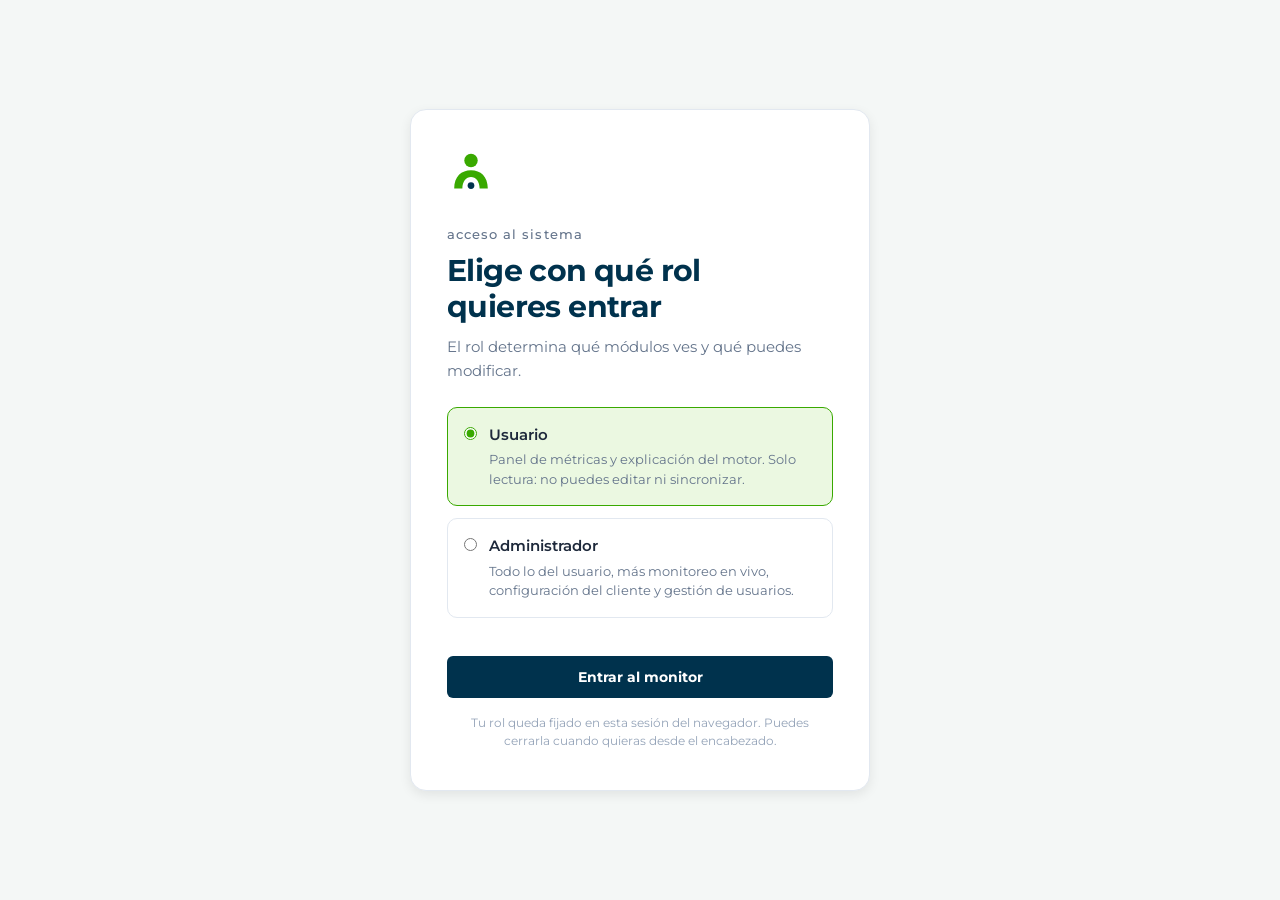
==== src/web/index.html @ cd702ae1 "refactor: retirar la marca institucional del SENA de la interfaz El proyecto no pertenece al SENA: s" ====
<!DOCTYPE html>
<html lang="es">

<head>
    <meta charset="UTF-8">
    <meta name="viewport" content="width=device-width, initial-scale=1.0">
    <title>SECOP Monitor</title>
    <link rel="preconnect" href="https://fonts.googleapis.com">
    <link rel="preconnect" href="https://fonts.gstatic.com" crossorigin>
    <link
        href="https://fonts.googleapis.com/css2?family=Montserrat:wght@300;400;500;600;700;800&family=JetBrains+Mono:wght@400;500;600&display=swap"
        rel="stylesheet">
    <link rel="stylesheet" href="styles.css">
</head>

<body>
    <!-- Pantalla de acceso: fija el rol de la sesion -->
    <div class="login-screen" id="login-screen" hidden>
        <div class="login-card">
            <div class="login-brand">
                <svg width="48" height="48" viewBox="0 0 100 100" fill="none" xmlns="http://www.w3.org/2000/svg">
                    <circle cx="50" cy="22" r="14" fill="#39A900" />
                    <path
                        d="M50 42 C30 42, 15 55, 15 80 L32 80 C32 65, 40 56, 50 56 C60 56, 68 65, 68 80 L85 80 C85 55, 70 42, 50 42 Z"
                        fill="#39A900" />
                    <circle cx="50" cy="74" r="7" fill="#00324D" />
                </svg>
            </div>
            <span class="login-eyebrow">acceso al sistema</span>
            <h1 class="login-title">Elige con qué rol<br>quieres entrar</h1>
            <p class="login-sub">El rol determina qué módulos ves y qué puedes modificar.</p>

            <div class="role-options" id="role-options">
                <label class="role-option">
                    <input type="radio" name="rol-acceso" value="usuario" checked>
                    <span class="role-body">
                        <span class="role-name">Usuario</span>
                        <span class="role-desc">Panel de métricas y explicación del motor. Solo lectura: no puedes
                            editar ni sincronizar.</span>
                    </span>
                </label>
                <label class="role-option">
                    <input type="radio" name="rol-acceso" value="admin">
                    <span class="role-body">
                        <span class="role-name">Administrador</span>
                        <span class="role-desc">Todo lo del usuario, más monitoreo en vivo, configuración del cliente y
                            gestión de usuarios.</span>
                    </span>
                </label>
            </div>

            <button class="btn-sena-primary block-btn" id="btn-login">Entrar al monitor</button>
            <p class="login-error" id="login-error" hidden></p>
            <p class="login-note">Tu rol queda fijado en esta sesión del navegador. Puedes cerrarla cuando quieras
                desde el encabezado.</p>
        </div>
    </div>

    <div class="app-shell" id="app-shell" hidden>

    <!-- Encabezado -->
    <header class="sena-header">
        <div class="header-container">
            <div class="brand-group">
                <div class="sena-logo-badge">
                    <svg width="40" height="40" viewBox="0 0 100 100" fill="none" xmlns="http://www.w3.org/2000/svg">
                        <circle cx="50" cy="22" r="14" fill="#39A900" />
                        <path
                            d="M50 42 C30 42, 15 55, 15 80 L32 80 C32 65, 40 56, 50 56 C60 56, 68 65, 68 80 L85 80 C85 55, 70 42, 50 42 Z"
                            fill="#39A900" />
                        <circle cx="50" cy="74" r="7" fill="#00324D" />
                    </svg>
                </div>
                <div class="brand-text">
                    <h1 class="app-title">SECOP II Monitor</h1>
                </div>
            </div>
            <div class="system-status-pills">
                <div class="status-pill active" id="secop-status">
                    <span class="status-dot"></span>
                    <span class="status-label">SECOP II API: Conectado</span>
                </div>
                <div class="status-pill active" id="db-status">
                    <span class="status-dot"></span>
                    <span class="status-label">Neon DB: Operativo</span>
                </div>
                <div class="status-pill cron" id="cron-status">
                    <span class="status-icon">⏱️</span>
                    <span class="status-label">Cron: 4x/Día</span>
                </div>
            </div>
            <div class="user-controls" id="user-controls">
                <div class="notificaciones-wrap">
                    <button class="btn-campana" id="btn-campana" type="button"
                            aria-haspopup="true" aria-expanded="false" aria-label="Notificaciones">
                        <span class="campana-icono">🔔</span>
                        <span class="campana-badge" id="campana-badge" hidden>0</span>
                    </button>
                    <div class="panel-notificaciones" id="panel-notificaciones" hidden>
                        <div class="panel-cabecera">
                            <span class="panel-titulo">Notificaciones</span>
                            <button class="panel-accion" id="btn-marcar-todas" type="button">Marcar todas</button>
                        </div>
                        <div class="panel-lista" id="panel-lista"></div>
                        <div class="panel-pie">
                            <span class="panel-nota" id="panel-nota"></span>
                        </div>
                    </div>
                </div>
                <div class="user-identity">
                    <span class="user-name" id="session-user-name"></span>
                    <span class="user-role-chip" id="session-user-role"></span>
                </div>
                <button class="btn-logout" id="btn-logout" type="button">Cerrar sesión</button>
            </div>
        </div>
    </header>

    <!-- Navigation Tabs -->
    <!-- Navegacion: la renderiza app.js segun los permisos del rol.
         No se oculta con CSS; lo no autorizado no llega al DOM. -->
    <nav class="nav-tabs-bar">
        <div class="tabs-container" id="tabs-container"></div>
    </nav>

    <!-- Main Content Container -->
    <main class="app-main">

        <!-- Acceso denegado: se muestra si se intenta abrir un modulo sin permiso -->
        <section id="tab-denegado" class="tab-content">
            <div class="estado-vacio estado-denegado">
                <div class="estado-icono">🔒</div>
                <span class="estado-eyebrow">acceso restringido</span>
                <h2 class="estado-titulo">Tu rol no alcanza<br>para este módulo</h2>
                <p class="estado-texto" id="denegado-detalle">Estás en una sesión con permisos limitados.
                    Pide a un administrador que amplíe tu rol si necesitas entrar aquí.</p>
                <button class="btn-sena-action" id="btn-volver-inicio" type="button">Volver al inicio</button>
            </div>
        </section>

        <!-- TAB 1: DASHBOARD -->
        <section id="tab-dashboard" class="tab-content active">
            <div class="section-banner">
                <div class="banner-text">
                    <h2>Resumen General del Monitoreo</h2>
                    <p>Estado en tiempo real de la captura de oportunidades de contratación pública en la región Caribe.
                    </p>
                </div>
                <button class="btn-sena-action" id="btn-run-manual-sync">
                    <span>🔄</span> Ejecutar Sincronización Manual
                </button>
            </div>

            <!-- KPI Cards Grid -->
            <div class="kpi-grid">
                <div class="kpi-card sena-accent">
                    <div class="kpi-icon">🔎</div>
                    <div class="kpi-info">
                        <span class="kpi-title">Procesos Analizados Hoy</span>
                        <span class="kpi-value" id="kpi-analyzed">1,420</span>
                        <span class="kpi-subtext">Consultados en datos.gov.co</span>
                    </div>
                </div>

                <div class="kpi-card sena-green">
                    <div class="kpi-icon">🎯</div>
                    <div class="kpi-info">
                        <span class="kpi-title">Coincidencias Coincidentes</span>
                        <span class="kpi-value" id="kpi-matched">18</span>
                        <span class="kpi-subtext">Cumplen criterios de filtro</span>
                    </div>
                </div>

                <div class="kpi-card sena-blue">
                    <div class="kpi-icon">📩</div>
                    <div class="kpi-info">
                        <span class="kpi-title">Notificaciones Enviadas</span>
                        <span class="kpi-value" id="kpi-notified">18</span>
                        <span class="kpi-subtext">Vía Brevo API (Stealth Off)</span>
                    </div>
                </div>

                <div class="kpi-card sena-purple">
                    <div class="kpi-icon">🏅</div>
                    <div class="kpi-info">
                        <span class="kpi-title">Con Ventaja Competitiva</span>
                        <span class="kpi-value" id="kpi-advantages">6</span>
                        <span class="kpi-subtext">Mujer Líder / PYME / Equidad</span>
                    </div>
                </div>
            </div>

            <!-- Dashboard Split Row -->
            <div class="dash-split-row">
                <!-- Current Client Overview Card -->
                <div class="glass-card flex-1">
                    <div class="card-header-sena">
                        <h3>🏢 Perfil de Monitoreo Activo</h3>
                        <span class="badge-sena-outline">client_config.json</span>
                    </div>
                    <div class="client-profile-details" id="dashboard-client-info">
                        <div class="detail-row">
                            <span class="detail-label">Cliente:</span>
                            <span class="detail-val highlight" id="dash-client-name">Cliente Textil Caribe</span>
                        </div>
                        <div class="detail-row">
                            <span class="detail-label">Correo Destino:</span>
                            <span class="detail-val" id="dash-client-email">cliente@email.com</span>
                        </div>
                        <div class="detail-row">
                            <span class="detail-label">Departamentos (7):</span>
                            <div class="tags-container" id="dash-client-depts">
                                <span class="tag-dept">Atlántico</span>
                                <span class="tag-dept">Bolívar</span>
                                <span class="tag-dept">Magdalena</span>
                                <span class="tag-dept">Córdoba</span>
                                <span class="tag-dept">Sucre</span>
                                <span class="tag-dept">La Guajira</span>
                                <span class="tag-dept">Cesar</span>
                            </div>
                        </div>
                        <div class="detail-row">
                            <span class="detail-label">Palabras Clave:</span>
                            <div class="tags-container" id="dash-client-keywords">
                                <span class="tag-kw">uniforme</span>
                                <span class="tag-kw">ropa deportiva</span>
                                <span class="tag-kw">vestuario</span>
                                <span class="tag-kw">calzado</span>
                                <span class="tag-kw">dotacion</span>
                                <span class="tag-kw">textil</span>
                            </div>
                        </div>
                    </div>
                </div>

                <!-- Recent Activity Timeline -->
                <div class="glass-card flex-1">
                    <div class="card-header-sena">
                        <h3>📜 Registro de Ejecuciones del Job</h3>
                        <span class="badge-live">Live Logs</span>
                    </div>
                    <div class="job-runs-list" id="job-runs-timeline">
                        <div class="timeline-item success">
                            <div class="time-mark">Hoy 20:00 COT</div>
                            <div class="timeline-content">
                                <strong>Job #104 Completado Exitosamente</strong>
                                <p>Procesos escaneados: 350 | Coincidencias: 4 | Emails: 4</p>
                            </div>
                        </div>
                        <div class="timeline-item success">
                            <div class="time-mark">Hoy 13:30 COT</div>
                            <div class="timeline-content">
                                <strong>Job #103 Completado Exitosamente</strong>
                                <p>Procesos escaneados: 410 | Coincidencias: 5 | Emails: 5</p>
                            </div>
                        </div>
                        <div class="timeline-item success">
                            <div class="time-mark">Hoy 10:00 COT</div>
                            <div class="timeline-content">
                                <strong>Job #102 Completado Exitosamente</strong>
                                <p>Procesos escaneados: 380 | Coincidencias: 6 | Emails: 6</p>
                            </div>
                        </div>
                    </div>
                </div>
            </div>
        </section>

        <!-- TAB 2: ARQUITECTURA & CÓMO FUNCIONA POR DENTRO -->
        <section id="tab-architecture" class="tab-content">
            <div class="section-banner">
                <div class="banner-text">
                    <h2>¿Cómo Funciona por Dentro SECOP Monitor?</h2>
                    <p>Explicación detallada de la arquitectura de software, el flujo de procesamiento de datos y la
                        inteligencia de negocio.</p>
                </div>
            </div>

            <!-- Pipeline Visual Diagram -->
            <div class="pipeline-wrapper">
                <h3 class="pipeline-title">⚡ Pipeline de Monitoreo en 5 Fases</h3>
                <div class="pipeline-steps">

                    <div class="pipeline-step-card">
                        <div class="step-num">01</div>
                        <div class="step-icon">🌐</div>
                        <h4>Extracción Socrata API</h4>
                        <p>Consulta a <code>datos.gov.co</code> mediante SODA API (endpoint <code>p6dx-8zbt.json</code>)
                            usando consultas SoQL con filtros de estado y departamentos.</p>
                        <div class="step-code">secop.py</div>
                    </div>

                    <div class="pipeline-connector">➡️</div>

                    <div class="pipeline-step-card">
                        <div class="step-num">02</div>
                        <div class="step-icon">🔤</div>
                        <h4>Normalización NFD</h4>
                        <p>Elimina acentos, convierte tildes (<code>Unicode NFD</code>), fuerza minúsculas y remueve
                            caracteres especiales para garantizar comparaciones precisas.</p>
                        <div class="step-code">engine.py</div>
                    </div>

                    <div class="pipeline-connector">➡️</div>

                    <div class="pipeline-step-card">
                        <div class="step-num">03</div>
                        <div class="step-icon">⚙️</div>
                        <h4>Motor de Filtros</h4>
                        <p>Evalúa coincidencias por departamento, modalidad ("Mínima Cuantía"), palabras clave de objeto
                            y códigos UNSPSC. Detecta badges de preferencia.</p>
                        <div class="step-code">FilterEngine</div>
                    </div>

                    <div class="pipeline-connector">➡️</div>

                    <div class="pipeline-step-card">
                        <div class="step-num">04</div>
                        <div class="step-icon">🔐</div>
                        <h4>Deduplicación SHA-256</h4>
                        <p>Calcula un hash único (SHA-256) sobre el objeto y estado. Evita enviar notificaciones
                            repetidas al cliente mediante la tabla <code>processes</code> en Neon DB.</p>
                        <div class="step-code">compute_hash()</div>
                    </div>

                    <div class="pipeline-connector">➡️</div>

                    <div class="pipeline-step-card">
                        <div class="step-num">05</div>
                        <div class="step-icon">📧</div>
                        <h4>Notificación Brevo</h4>
                        <p>Construye el correo transaccional en HTML interactivo con badges de color y llamado a la
                            acción. Registra el estado del envío en <code>notifications</code>.</p>
                        <div class="step-code">EmailNotification</div>
                    </div>

                </div>
            </div>

            <!-- Deep Dive Technical Specs Grid -->
            <div class="tech-specs-grid">
                <div class="glass-card">
                    <h3>🔍 Lógica Estricta de Filtrado</h3>
                    <p class="specs-desc">Un proceso SECOP II activa una alerta únicamente si cumple las siguientes 3
                        condiciones:</p>
                    <ul class="specs-list">
                        <li><strong>1. Ubicación:</strong> El departamento de la entidad licitante debe pertenecer a la
                            lista del cliente (ej. Atlántico, Bolívar, Magdalena).</li>
                        <li><strong>2. Modalidad:</strong> Debe corresponder a la modalidad requerida (por defecto
                            <code>Mínima cuantía</code>).</li>
                        <li><strong>3. Coincidencia de Negocio:</strong> Al menos una palabra clave de producto/servicio
                            (ej: <code>"dotacion"</code>, <code>"uniforme"</code>) O el código UNSPSC coincide
                            exactamente.</li>
                    </ul>
                </div>

                <div class="glass-card">
                    <h3>🏆 Detección de Ventajas Competitivas</h3>
                    <p class="specs-desc">El motor analiza el texto del objeto y la descripción para catalogar
                        automáticamente los criterios de desempate y ley de compras públicas:</p>
                    <div class="badge-demo-list">
                        <div class="badge-item badge-female">
                            <strong>Preferencia: Mujer Líder</strong>
                            <p>Detecta empresas lideradas por mujeres o puntaje adicional por género.</p>
                        </div>
                        <div class="badge-item badge-pyme">
                            <strong>PYME Favorable</strong>
                            <p>Identifica convocatorias limitadas a Mipymes según Decreto 1860.</p>
                        </div>
                        <div class="badge-item badge-gender">
                            <strong>Equidad de Género</strong>
                            <p>Marca incentivos por políticas de equidad de género empresarial.</p>
                        </div>
                    </div>
                </div>
            </div>
        </section>

        <!-- TAB 3: MONITOREO EN VIVO (SECOP II) -->
        <section id="tab-secop-live" class="tab-content">
            <div class="section-banner">
                <div class="banner-text">
                    <h2>Explorador de Licitaciones en Vivo SECOP II</h2>
                    <p>Conexión en directo con los datos abiertos de datos.gov.co. Filtra, inspecciona y busca
                        contrataciones públicas.</p>
                </div>
                <div class="live-controls">
                    <button class="btn-sena-action" id="btn-refresh-live">
                        <span>🔄</span> Consultar API SECOP II
                    </button>
                </div>
            </div>

            <!-- Search & Filters Toolbar -->
            <div class="toolbar-card">
                <div class="search-box">
                    <span class="search-icon">🔍</span>
                    <input type="text" id="live-search-input"
                        placeholder="Buscar por entidad, objeto, ciudad o ID de proceso...">
                </div>
                <div class="filter-selectors">
                    <select id="filter-dept-select">
                        <option value="">Todos los Departamentos</option>
                        <option value="Atlantico">Atlántico</option>
                        <option value="Bolivar">Bolívar</option>
                        <option value="Magdalena">Magdalena</option>
                        <option value="Cordoba">Córdoba</option>
                        <option value="Sucre">Sucre</option>
                        <option value="La Guajira">La Guajira</option>
                        <option value="Cesar">Cesar</option>
                    </select>

                    <select id="filter-match-only">
                        <option value="all">Todos los Procesos</option>
                        <option value="matched_only" selected>Solo Coincidencias con Cliente</option>
                    </select>
                </div>
            </div>

            <!-- Process Feed Table -->
            <div class="table-container-card">
                <table class="sena-data-table" id="secop-table">
                    <thead>
                        <tr>
                            <th>ID Proceso</th>
                            <th>Entidad & Ubicación</th>
                            <th>Objeto de Contratación</th>
                            <th>Valor Base (COP)</th>
                            <th>Modalidad</th>
                            <th>Badges / Atributos</th>
                            <th>Acciones</th>
                        </tr>
                    </thead>
                    <tbody id="secop-table-body">
                        <!-- Filled by JS -->
                    </tbody>
                </table>
            </div>
        </section>

        <!-- TAB: GESTIÓN DE USUARIOS (solo admin) -->
        <section id="tab-users" class="tab-content">
            <div class="section-banner">
                <div class="banner-text">
                    <h2>Gestión y control de usuarios</h2>
                    <p>Administra quién entra al monitor, con qué rol y qué ha hecho dentro.</p>
                </div>
                <button class="btn-sena-action" id="btn-nuevo-usuario" type="button">
                    <span>＋</span> Crear usuario
                </button>
            </div>

            <!-- Métricas agregadas de uso -->
            <div class="kpi-grid kpi-grid-compacto" id="users-resumen">
                <div class="kpi-card sena-accent">
                    <div class="kpi-info">
                        <span class="kpi-title">Usuarios registrados</span>
                        <span class="kpi-value" id="um-total">—</span>
                        <span class="kpi-subtext" id="um-desglose">—</span>
                    </div>
                </div>
                <div class="kpi-card sena-green">
                    <div class="kpi-info">
                        <span class="kpi-title">Cuentas activas</span>
                        <span class="kpi-value" id="um-activos">—</span>
                        <span class="kpi-subtext">Pueden iniciar sesión</span>
                    </div>
                </div>
                <div class="kpi-card sena-blue">
                    <div class="kpi-info">
                        <span class="kpi-title">Accesos acumulados</span>
                        <span class="kpi-value" id="um-accesos">—</span>
                        <span class="kpi-subtext">Inicios de sesión registrados</span>
                    </div>
                </div>
                <div class="kpi-card sena-purple">
                    <div class="kpi-info">
                        <span class="kpi-title">Acciones realizadas</span>
                        <span class="kpi-value" id="um-acciones">—</span>
                        <span class="kpi-subtext">Escrituras sobre el sistema</span>
                    </div>
                </div>
            </div>

            <div class="table-container-card">
                <table class="sena-data-table" id="users-table">
                    <thead>
                        <tr>
                            <th>Usuario</th>
                            <th>Correo</th>
                            <th>Rol</th>
                            <th>Estado</th>
                            <th>Último acceso</th>
                            <th>Uso</th>
                            <th>Acciones</th>
                        </tr>
                    </thead>
                    <tbody id="users-table-body"></tbody>
                </table>
            </div>
        </section>

        <!-- TAB 5: CONFIGURACIÓN DEL CLIENTE -->
        <section id="tab-config" class="tab-content">
            <div class="section-banner">
                <div class="banner-text">
                    <h2>Gestor de Configuración del Cliente</h2>
                    <p>Administra las reglas de filtrado de <code>client_config.json</code> directamente desde la
                        interfaz visual.</p>
                </div>
            </div>

            <div class="glass-card">
                <form id="config-editor-form" onsubmit="return false;">
                    <div class="form-row">
                        <div class="form-group flex-1">
                            <label>Nombre del Cliente / Empresa:</label>
                            <input type="text" id="cfg-name" value="Cliente Textil Caribe">
                        </div>
                        <div class="form-group flex-1">
                            <label>Correo Electrónico de Destino:</label>
                            <input type="email" id="cfg-email" value="cliente@email.com">
                        </div>
                    </div>

                    <div class="form-group">
                        <label>Departamentos Monitoreados (Separados por coma):</label>
                        <input type="text" id="cfg-departments"
                            value="Atlantico, Bolivar, Magdalena, Cordoba, Sucre, La Guajira, Cesar">
                    </div>

                    <div class="form-group">
                        <label>Palabras Clave de Productos / Servicios (Separadas por coma):</label>
                        <input type="text" id="cfg-keywords"
                            value="uniforme, ropa deportiva, vestuario, calzado, dotacion, textil">
                    </div>

                    <div class="form-group">
                        <label>Códigos UNSPSC de Interés (Separados por coma):</label>
                        <input type="text" id="cfg-unspsc" value="V1.53102700, V1.53102710">
                    </div>

                    <div class="form-group">
                        <label>Palabras Clave para Atributos Especiales / Certificaciones:</label>
                        <input type="text" id="cfg-certifications" value="mujer lider, equidad de genero, pyme">
                    </div>

                    <div class="form-actions">
                        <button class="btn-sena-primary" id="btn-save-config">
                            💾 Guardar Cambios en client_config.json
                        </button>
                    </div>
                </form>
            </div>
        </section>


    </main>

    <!-- Pie -->
    <footer class="sena-footer">
        <div class="footer-container">
            <p><strong>SECOP Monitor v2.0</strong> • Desarrollado para el seguimiento automatizado de la contratación
                pública en Colombia.</p>
        </div>
    </footer>
    </div><!-- /app-shell -->

    <!-- Process Detail Modal -->
    <div class="modal-overlay" id="process-modal">
        <div class="modal-card">
            <div class="modal-header">
                <h3 id="modal-title">Detalle del Proceso SECOP II</h3>
                <button class="close-modal" id="btn-close-modal">&times;</button>
            </div>
            <div class="modal-body" id="modal-content">
                <!-- Modal dynamic contents -->
            </div>
        </div>
    </div>

    <!-- Modal de crear / editar usuario -->
    <div class="modal-overlay" id="user-modal">
        <div class="modal-card">
            <div class="modal-header">
                <h3 id="user-modal-title">Crear usuario</h3>
                <button class="close-modal" id="btn-close-user-modal" type="button">&times;</button>
            </div>
            <div class="modal-body">
                <form id="user-form" onsubmit="return false;">
                    <input type="hidden" id="uf-id">
                    <div class="form-group">
                        <label for="uf-nombre">Nombre completo</label>
                        <input type="text" id="uf-nombre" required>
                    </div>
                    <div class="form-group">
                        <label for="uf-correo">Correo electrónico</label>
                        <input type="email" id="uf-correo" required>
                    </div>
                    <div class="form-row">
                        <div class="form-group flex-1">
                            <label for="uf-rol">Rol</label>
                            <select id="uf-rol">
                                <option value="usuario">Usuario</option>
                                <option value="admin">Administrador</option>
                            </select>
                        </div>
                        <div class="form-group flex-1">
                            <label for="uf-estado">Estado</label>
                            <select id="uf-estado">
                                <option value="activo">Activo</option>
                                <option value="inactivo">Inactivo</option>
                            </select>
                        </div>
                    </div>
                    <p class="form-error" id="uf-error" hidden></p>
                    <div class="form-actions">
                        <button class="btn-sena-primary" id="btn-guardar-usuario" type="button">Guardar</button>
                    </div>
                </form>
            </div>
        </div>
    </div>

    <script src="app.js"></script>
</body>

</html>
---- src/web/styles.css ----
/* ==========================================================================
   SECOP Monitor - SENA Institutional Styling & Design System
   ========================================================================== */

:root {
    --sena-green: #39A900;
    --sena-green-hover: #2E8B00;
    --sena-green-light: #EBF8E1;
    --sena-navy: #00324D;
    --sena-navy-hover: #002235;
    --sena-navy-light: #004D77;
    --sena-accent-yellow: #FFC600;

    --bg-main: #F4F7F6;
    --bg-card: #FFFFFF;
    --bg-dark-card: #0F172A;

    --text-primary: #1E293B;
    --text-muted: #64748B;
    --text-light: #94A3B8;

    --border-color: #E2E8F0;
    --border-focus: #39A900;

    --badge-pyme-bg: #D1FAE5;
    --badge-pyme-text: #065F46;
    --badge-female-bg: #FCE7F3;
    --badge-female-text: #BE185D;
    --badge-gender-bg: #EDE9FE;
    --badge-gender-text: #6B21A8;

    --shadow-sm: 0 1px 3px rgba(0,0,0,0.05);
    --shadow-md: 0 4px 12px rgba(0,0,0,0.08);
    --shadow-lg: 0 10px 25px rgba(0,0,0,0.12);

    --radius-sm: 6px;
    --radius-md: 10px;
    --radius-lg: 16px;

    /* Estados de error y avisos de permisos */
    --danger: #DC2626;
    --danger-bg: #FEE2E2;
    --warning: #B45309;
    --warning-bg: #FEF3C7;
}

* {
    box-sizing: border-box;
    margin: 0;
    padding: 0;
}

body {
    font-family: 'Montserrat', -apple-system, BlinkMacSystemFont, sans-serif;
    background-color: var(--bg-main);
    color: var(--text-primary);
    line-height: 1.5;
    min-height: 100vh;
    display: flex;
    flex-direction: column;
}

/* ==========================================================================
   Header Institucional SENA
   ========================================================================== */

.sena-header {
    background: linear-gradient(135deg, var(--sena-navy) 0%, #002338 100%);
    color: white;
    padding: 18px 28px;
    border-bottom: 4px solid var(--sena-green);
    box-shadow: var(--shadow-md);
}

.header-container {
    max-width: 1350px;
    margin: 0 auto;
    display: flex;
    align-items: center;
    justify-content: space-between;
    flex-wrap: wrap;
    gap: 16px;
}

.brand-group {
    display: flex;
    align-items: center;
    gap: 16px;
}

.sena-logo-badge {
    background: white;
    padding: 6px;
    border-radius: 50%;
    display: flex;
    align-items: center;
    justify-content: center;
    box-shadow: 0 0 12px rgba(57, 169, 0, 0.4);
}

.institution-name {
    font-size: 11px;
    font-weight: 600;
    text-transform: uppercase;
    letter-spacing: 1px;
    color: var(--sena-accent-yellow);
    display: block;
}

.app-title {
    font-size: 22px;
    font-weight: 800;
    margin: 0;
    color: white;
    display: flex;
    align-items: center;
    gap: 10px;
}

.system-status-pills {
    display: flex;
    align-items: center;
    gap: 12px;
    flex-wrap: wrap;
}

.status-pill {
    display: flex;
    align-items: center;
    gap: 8px;
    background: rgba(255, 255, 255, 0.1);
    padding: 6px 14px;
    border-radius: 20px;
    font-size: 12px;
    font-weight: 600;
    border: 1px solid rgba(255, 255, 255, 0.15);
}

.status-dot {
    width: 9px;
    height: 9px;
    border-radius: 50%;
    background: #10B981;
    box-shadow: 0 0 8px #10B981;
}

.status-pill.cron {
    background: rgba(255, 198, 0, 0.15);
    border-color: rgba(255, 198, 0, 0.4);
    color: var(--sena-accent-yellow);
}

/* ==========================================================================
   Navigation Bar Tabs
   ========================================================================== */

.nav-tabs-bar {
    background: var(--sena-navy-hover);
    padding: 0 28px;
    border-bottom: 1px solid rgba(255, 255, 255, 0.1);
}

.tabs-container {
    max-width: 1350px;
    margin: 0 auto;
    display: flex;
    gap: 4px;
    overflow-x: auto;
    scrollbar-width: none;
}

.tabs-container::-webkit-scrollbar {
    display: none;
}

.nav-tab {
    background: transparent;
    border: none;
    color: #94A3B8;
    padding: 14px 20px;
    font-family: inherit;
    font-size: 13px;
    font-weight: 600;
    cursor: pointer;
    display: flex;
    align-items: center;
    gap: 8px;
    border-bottom: 3px solid transparent;
    transition: all 0.2s ease;
    white-space: nowrap;
}

.nav-tab:hover {
    color: white;
    background: rgba(255, 255, 255, 0.05);
}

.nav-tab.active {
    color: white;
    background: rgba(57, 169, 0, 0.15);
    border-bottom-color: var(--sena-green);
}

.tab-icon {
    font-size: 15px;
}

/* ==========================================================================
   Main Layout & Section Banners
   ========================================================================== */

.app-main {
    max-width: 1350px;
    margin: 28px auto;
    padding: 0 20px;
    flex: 1;
    width: 100%;
}

.tab-content {
    display: none;
    animation: fadeIn 0.3s ease;
}

.tab-content.active {
    display: block;
}

@keyframes fadeIn {
    from { opacity: 0; transform: translateY(6px); }
    to { opacity: 1; transform: translateY(0); }
}

.section-banner {
    background: white;
    padding: 24px 30px;
    border-radius: var(--radius-md);
    box-shadow: var(--shadow-sm);
    border-left: 5px solid var(--sena-green);
    margin-bottom: 24px;
    display: flex;
    justify-content: space-between;
    align-items: center;
    flex-wrap: wrap;
    gap: 16px;
}

.banner-text h2 {
    font-size: 20px;
    font-weight: 800;
    color: var(--sena-navy);
}

.banner-text p {
    font-size: 13px;
    color: var(--text-muted);
    margin-top: 4px;
}

/* Buttons */
.btn-sena-action {
    background: var(--sena-green);
    color: white;
    border: none;
    padding: 10px 18px;
    border-radius: var(--radius-sm);
    font-family: inherit;
    font-weight: 700;
    font-size: 13px;
    cursor: pointer;
    display: inline-flex;
    align-items: center;
    gap: 8px;
    transition: background 0.2s ease;
    box-shadow: 0 3px 10px rgba(57, 169, 0, 0.3);
}

.btn-sena-action:hover {
    background: var(--sena-green-hover);
}

.btn-sena-primary {
    background: var(--sena-navy);
    color: white;
    border: none;
    padding: 12px 24px;
    border-radius: var(--radius-sm);
    font-family: inherit;
    font-weight: 700;
    font-size: 14px;
    cursor: pointer;
    display: inline-flex;
    align-items: center;
    justify-content: center;
    gap: 10px;
    transition: background 0.2s ease;
}

.btn-sena-primary:hover {
    background: var(--sena-navy-hover);
}

.block-btn {
    width: 100%;
    margin-top: 14px;
}

/* ==========================================================================
   KPI Cards Grid
   ========================================================================== */

.kpi-grid {
    display: grid;
    grid-template-columns: repeat(auto-fit, minmax(250px, 1fr));
    gap: 20px;
    margin-bottom: 24px;
}

.kpi-card {
    background: white;
    border-radius: var(--radius-md);
    padding: 20px;
    display: flex;
    align-items: center;
    gap: 16px;
    box-shadow: var(--shadow-sm);
    border: 1px solid var(--border-color);
    position: relative;
    overflow: hidden;
}

.kpi-card::before {
    content: '';
    position: absolute;
    top: 0;
    left: 0;
    width: 4px;
    height: 100%;
}

.kpi-card.sena-accent::before { background: var(--sena-accent-yellow); }
.kpi-card.sena-green::before { background: var(--sena-green); }
.kpi-card.sena-blue::before { background: #3B82F6; }
.kpi-card.sena-purple::before { background: #8B5CF6; }

.kpi-icon {
    font-size: 28px;
    background: var(--bg-main);
    width: 54px;
    height: 54px;
    border-radius: 12px;
    display: flex;
    align-items: center;
    justify-content: center;
}

.kpi-title {
    font-size: 12px;
    font-weight: 700;
    color: var(--text-muted);
    text-transform: uppercase;
    letter-spacing: 0.5px;
    display: block;
}

.kpi-value {
    font-size: 26px;
    font-weight: 800;
    color: var(--sena-navy);
    line-height: 1.2;
    display: block;
}

.kpi-subtext {
    font-size: 11px;
    color: var(--text-light);
}

/* ==========================================================================
   Cards & Split Layouts
   ========================================================================== */

.dash-split-row {
    display: flex;
    gap: 24px;
    flex-wrap: wrap;
}

.flex-1 {
    flex: 1;
    min-width: 320px;
}

.glass-card {
    background: white;
    border-radius: var(--radius-md);
    padding: 24px;
    box-shadow: var(--shadow-sm);
    border: 1px solid var(--border-color);
}

.card-header-sena {
    display: flex;
    justify-content: space-between;
    align-items: center;
    margin-bottom: 18px;
    padding-bottom: 12px;
    border-bottom: 1px solid var(--border-color);
}

.card-header-sena h3 {
    font-size: 16px;
    font-weight: 800;
    color: var(--sena-navy);
}

.badge-sena-outline {
    font-size: 11px;
    font-family: 'JetBrains Mono', monospace;
    background: var(--sena-green-light);
    color: var(--sena-green-hover);
    padding: 4px 10px;
    border-radius: 6px;
    font-weight: 600;
}

.badge-live {
    font-size: 11px;
    background: #DEF7EC;
    color: #03543F;
    padding: 4px 10px;
    border-radius: 12px;
    font-weight: 700;
}

/* Client details */
.detail-row {
    margin-bottom: 14px;
}

.detail-label {
    font-size: 12px;
    font-weight: 700;
    color: var(--text-muted);
    display: block;
    margin-bottom: 4px;
}

.detail-val {
    font-size: 14px;
    color: var(--text-primary);
    font-weight: 500;
}

.detail-val.highlight {
    font-weight: 700;
    color: var(--sena-navy);
    font-size: 16px;
}

.tags-container {
    display: flex;
    flex-wrap: wrap;
    gap: 6px;
    margin-top: 6px;
}

.tag-dept {
    background: #E0F2FE;
    color: #0369A1;
    font-size: 11px;
    font-weight: 600;
    padding: 3px 8px;
    border-radius: 6px;
}

.tag-kw {
    background: #FEF3C7;
    color: #92400E;
    font-size: 11px;
    font-weight: 600;
    padding: 3px 8px;
    border-radius: 6px;
}

/* Timeline */
.job-runs-list {
    display: flex;
    flex-direction: column;
    gap: 14px;
}

.timeline-item {
    border-left: 3px solid var(--sena-green);
    padding-left: 14px;
}

.time-mark {
    font-size: 11px;
    font-weight: 700;
    color: var(--text-muted);
}

.timeline-content strong {
    font-size: 13px;
    color: var(--sena-navy);
}

.timeline-content p {
    font-size: 12px;
    color: var(--text-muted);
}

/* ==========================================================================
   Architecture & Pipeline Diagram
   ========================================================================== */

.pipeline-wrapper {
    background: white;
    padding: 28px;
    border-radius: var(--radius-md);
    box-shadow: var(--shadow-sm);
    border: 1px solid var(--border-color);
    margin-bottom: 24px;
}

.pipeline-title {
    font-size: 18px;
    font-weight: 800;
    color: var(--sena-navy);
    margin-bottom: 24px;
}

.pipeline-steps {
    display: flex;
    align-items: center;
    justify-content: space-between;
    gap: 12px;
    overflow-x: auto;
    padding-bottom: 12px;
}

.pipeline-step-card {
    background: var(--bg-main);
    border-radius: var(--radius-md);
    padding: 20px;
    flex: 1;
    min-width: 180px;
    border: 1px solid var(--border-color);
    position: relative;
}

.step-num {
    font-size: 11px;
    font-weight: 800;
    color: var(--sena-green);
    background: white;
    width: 26px;
    height: 26px;
    border-radius: 50%;
    display: flex;
    align-items: center;
    justify-content: center;
    border: 1px solid var(--sena-green);
    margin-bottom: 10px;
}

.step-icon {
    font-size: 24px;
    margin-bottom: 8px;
}

.pipeline-step-card h4 {
    font-size: 14px;
    font-weight: 700;
    color: var(--sena-navy);
    margin-bottom: 6px;
}

.pipeline-step-card p {
    font-size: 11px;
    color: var(--text-muted);
    line-height: 1.4;
    margin-bottom: 10px;
}

.step-code {
    font-family: 'JetBrains Mono', monospace;
    font-size: 10px;
    background: var(--sena-navy);
    color: var(--sena-accent-yellow);
    padding: 3px 8px;
    border-radius: 4px;
    display: inline-block;
}

.pipeline-connector {
    font-size: 18px;
    color: var(--sena-green);
    font-weight: bold;
}

/* Specs Grid */
.tech-specs-grid {
    display: grid;
    grid-template-columns: repeat(auto-fit, minmax(320px, 1fr));
    gap: 24px;
}

.specs-desc {
    font-size: 13px;
    color: var(--text-muted);
    margin-bottom: 14px;
}

.specs-list {
    list-style: none;
}

.specs-list li {
    font-size: 13px;
    padding: 8px 0;
    border-bottom: 1px solid var(--border-color);
    color: var(--text-primary);
}

.specs-list li:last-child {
    border-bottom: none;
}

.specs-list code {
    background: var(--sena-green-light);
    color: var(--sena-green-hover);
    padding: 2px 6px;
    border-radius: 4px;
    font-family: 'JetBrains Mono', monospace;
    font-size: 11px;
}

.badge-demo-list {
    display: flex;
    flex-direction: column;
    gap: 10px;
}

.badge-item {
    padding: 12px;
    border-radius: var(--radius-sm);
}

.badge-item strong {
    font-size: 13px;
    display: block;
}

.badge-item p {
    font-size: 11px;
    margin-top: 2px;
}

.badge-female {
    background: var(--badge-female-bg);
    color: var(--badge-female-text);
}

.badge-pyme {
    background: var(--badge-pyme-bg);
    color: var(--badge-pyme-text);
}

.badge-gender {
    background: var(--badge-gender-bg);
    color: var(--badge-gender-text);
}

/* ==========================================================================
   Live SECOP Table & Search
   ========================================================================== */

.toolbar-card {
    background: white;
    padding: 18px 24px;
    border-radius: var(--radius-md);
    box-shadow: var(--shadow-sm);
    border: 1px solid var(--border-color);
    margin-bottom: 20px;
    display: flex;
    gap: 16px;
    flex-wrap: wrap;
    align-items: center;
}

.search-box {
    flex: 1;
    min-width: 280px;
    position: relative;
}

.search-icon {
    position: absolute;
    left: 14px;
    top: 50%;
    transform: translateY(-50%);
    color: var(--text-light);
}

.search-box input {
    width: 100%;
    padding: 10px 14px 10px 40px;
    border-radius: var(--radius-sm);
    border: 1px solid var(--border-color);
    font-family: inherit;
    font-size: 13px;
    outline: none;
    transition: border-color 0.2s;
}

.search-box input:focus {
    border-color: var(--sena-green);
}

.filter-selectors {
    display: flex;
    gap: 12px;
    flex-wrap: wrap;
}

.filter-selectors select {
    padding: 10px 14px;
    border-radius: var(--radius-sm);
    border: 1px solid var(--border-color);
    font-family: inherit;
    font-size: 13px;
    outline: none;
    background: white;
    cursor: pointer;
}

.table-container-card {
    background: white;
    border-radius: var(--radius-md);
    box-shadow: var(--shadow-sm);
    border: 1px solid var(--border-color);
    overflow-x: auto;
}

.sena-data-table {
    width: 100%;
    border-collapse: collapse;
    font-size: 13px;
    text-align: left;
}

.sena-data-table th {
    background: var(--sena-navy);
    color: white;
    padding: 14px 18px;
    font-weight: 700;
    font-size: 12px;
    text-transform: uppercase;
    letter-spacing: 0.5px;
    white-space: nowrap;
}

.sena-data-table td {
    padding: 14px 18px;
    border-bottom: 1px solid var(--border-color);
    color: var(--text-primary);
    vertical-align: middle;
}

.sena-data-table tbody tr:hover {
    background: #F8FAFC;
}

.proc-id {
    font-family: 'JetBrains Mono', monospace;
    font-size: 11px;
    font-weight: 600;
    color: var(--sena-navy);
}

.entity-name {
    font-weight: 700;
    color: var(--sena-navy);

}

.location-tag {
    font-size: 11px;
    color: var(--text-muted);
}

.price-text {
    font-family: 'JetBrains Mono', monospace;
    font-weight: 700;
    color: #059669;
}

/* Badges */
.badge-status {
    display: inline-block;
    padding: 3px 8px;
    border-radius: 12px;
    font-size: 11px;
    font-weight: 700;
    margin-right: 4px;
    margin-bottom: 4px;
}

.badge-minima {
    background: #DBEAFE;
    color: #1E40AF;
}

.btn-view-detail {
    background: var(--sena-navy);
    color: white;
    border: none;
    padding: 6px 12px;
    border-radius: var(--radius-sm);
    font-family: inherit;
    font-size: 11px;
    font-weight: 700;
    cursor: pointer;
    transition: background 0.2s;
}

.btn-view-detail:hover {
    background: var(--sena-navy-hover);
}

/* ==========================================================================
   Modal Overlay
   ========================================================================== */

.modal-overlay {
    position: fixed;
    top: 0;
    left: 0;
    width: 100vw;
    height: 100vh;
    background: rgba(0, 50, 77, 0.6);
    backdrop-filter: blur(4px);
    display: none;
    align-items: center;
    justify-content: center;
    z-index: 999;
}

.modal-overlay.active {
    display: flex;
}

.modal-card {
    background: white;
    border-radius: var(--radius-md);
    width: 90%;
    max-width: 650px;
    max-height: 85vh;
    overflow-y: auto;
    box-shadow: var(--shadow-lg);
}

.modal-header {
    background: var(--sena-navy);
    color: white;
    padding: 16px 24px;
    display: flex;
    justify-content: space-between;
    align-items: center;
}

.modal-header h3 {
    font-size: 16px;
    font-weight: 700;
}

.close-modal {
    background: transparent;
    border: none;
    color: white;
    font-size: 24px;
    cursor: pointer;
}

.modal-body {
    padding: 24px;
}

/* ==========================================================================
   Footer Institucional SENA
   ========================================================================== */

.sena-footer {
    background: var(--sena-navy);
    color: white;
    padding: 24px;
    text-align: center;
    border-top: 4px solid var(--sena-green);
    margin-top: 40px;
}

.footer-container p {
    font-size: 13px;
}

/* Responsive adjust */
@media (max-width: 768px) {
    .header-container { flex-direction: column; align-items: flex-start; }
    .pipeline-steps { flex-direction: column; }
    .pipeline-connector { transform: rotate(90deg); margin: 6px 0; }
    .form-row { flex-direction: column; gap: 0; }
}


/* ==========================================================================
   Pantalla de acceso y control de sesion
   ========================================================================== */

.login-screen {
    min-height: 100vh;
    display: flex;
    align-items: center;
    justify-content: center;
    padding: 24px;
    background: var(--bg-main);
}

.login-screen[hidden],
.app-shell[hidden] {
    display: none;
}

.login-card {
    width: 100%;
    max-width: 460px;
    background: var(--bg-card);
    border: 1px solid var(--border-color);
    border-radius: var(--radius-lg);
    padding: 40px 36px;
    box-shadow: var(--shadow-md);
}

.login-brand {
    margin-bottom: 20px;
}

.login-eyebrow {
    display: block;
    font-size: 13px;
    font-weight: 500;
    letter-spacing: 0.08em;
    color: var(--text-muted);
    margin-bottom: 8px;
}

.login-title {
    font-size: 30px;
    font-weight: 700;
    line-height: 1.2;
    letter-spacing: -0.02em;
    color: var(--sena-navy);
    margin: 0 0 10px 0;
}

.login-sub {
    font-size: 15px;
    line-height: 1.6;
    color: var(--text-muted);
    margin: 0 0 24px 0;
}

.role-options {
    display: flex;
    flex-direction: column;
    gap: 12px;
    margin-bottom: 24px;
}

.role-option {
    display: flex;
    align-items: flex-start;
    gap: 12px;
    padding: 16px;
    border: 1px solid var(--border-color);
    border-radius: var(--radius-md);
    cursor: pointer;
    transition: border-color 0.15s ease, background 0.15s ease;
}

.role-option:hover {
    border-color: var(--sena-green);
}

.role-option:has(input:checked) {
    border-color: var(--sena-green);
    background: var(--sena-green-light);
}

.role-option input {
    margin-top: 3px;
    accent-color: var(--sena-green);
}

.role-body {
    display: flex;
    flex-direction: column;
    gap: 4px;
}

.role-name {
    font-size: 15px;
    font-weight: 600;
    color: var(--text-primary);
}

.role-desc {
    font-size: 13px;
    line-height: 1.5;
    color: var(--text-muted);
}

.login-error {
    margin: 14px 0 0 0;
    padding: 10px 14px;
    background: var(--danger-bg);
    color: var(--danger);
    border-radius: var(--radius-sm);
    font-size: 13px;
}

.login-error[hidden] {
    display: none;
}

.login-note {
    margin: 16px 0 0 0;
    font-size: 12px;
    line-height: 1.5;
    color: var(--text-light);
    text-align: center;
}

/* Identidad de la sesion en el encabezado */
.user-controls {
    display: flex;
    align-items: center;
    gap: 14px;
}

.user-identity {
    display: flex;
    flex-direction: column;
    align-items: flex-end;
    gap: 3px;
}

.user-name {
    font-size: 13px;
    font-weight: 600;
    color: var(--bg-card);
}

.user-role-chip {
    font-size: 11px;
    font-weight: 600;
    letter-spacing: 0.04em;
    text-transform: uppercase;
    padding: 2px 8px;
    border-radius: 999px;
    background: var(--sena-navy-light);
    color: var(--bg-card);
}

.user-role-chip.is-admin {
    background: var(--sena-green);
}

.btn-logout {
    padding: 7px 14px;
    font-size: 13px;
    font-weight: 600;
    font-family: inherit;
    color: var(--bg-card);
    background: transparent;
    border: 1px solid var(--sena-navy-light);
    border-radius: var(--radius-sm);
    cursor: pointer;
    transition: background 0.15s ease;
}

.btn-logout:hover {
    background: var(--sena-navy-light);
}

/* ==========================================================================
   Estados transversales: vacio, carga y acceso denegado
   ========================================================================== */

.estado-vacio {
    display: flex;
    flex-direction: column;
    align-items: center;
    text-align: center;
    padding: 72px 24px;
    background: var(--bg-card);
    border: 1px solid var(--border-color);
    border-radius: var(--radius-lg);
}

.estado-icono {
    font-size: 40px;
    line-height: 1;
    margin-bottom: 16px;
}

.estado-eyebrow {
    font-size: 13px;
    font-weight: 500;
    letter-spacing: 0.08em;
    color: var(--text-muted);
    margin-bottom: 8px;
}

.estado-titulo {
    font-size: 28px;
    font-weight: 700;
    line-height: 1.25;
    letter-spacing: -0.02em;
    color: var(--sena-navy);
    margin: 0 0 12px 0;
}

.estado-texto {
    max-width: 480px;
    font-size: 15px;
    line-height: 1.6;
    color: var(--text-muted);
    margin: 0 0 24px 0;
}

.estado-denegado .estado-icono {
    color: var(--warning);
}

/* Modo solo lectura (rol usuario) */
.chip-solo-lectura {
    display: inline-block;
    margin-top: 8px;
    padding: 3px 10px;
    font-size: 11px;
    font-weight: 600;
    letter-spacing: 0.04em;
    text-transform: uppercase;
    color: var(--warning);
    background: var(--warning-bg);
    border-radius: 999px;
}

.tabla-aviso {
    text-align: center;
    padding: 30px;
    color: var(--text-muted);
}

/* ==========================================================================
   Notificaciones: campana y panel flotante del encabezado
   ========================================================================== */

.notificaciones-wrap {
    position: relative;
}

.btn-campana {
    position: relative;
    display: flex;
    align-items: center;
    justify-content: center;
    width: 38px;
    height: 38px;
    font-size: 17px;
    background: transparent;
    border: 1px solid var(--sena-navy-light);
    border-radius: var(--radius-sm);
    cursor: pointer;
    transition: background 0.15s ease;
}

.btn-campana:hover {
    background: var(--sena-navy-light);
}

.campana-badge {
    position: absolute;
    top: -6px;
    right: -6px;
    min-width: 18px;
    height: 18px;
    padding: 0 5px;
    font-size: 11px;
    font-weight: 700;
    line-height: 18px;
    text-align: center;
    color: var(--bg-card);
    background: var(--danger);
    border-radius: 999px;
}

.campana-badge[hidden] {
    display: none;
}

.panel-notificaciones {
    position: absolute;
    top: calc(100% + 10px);
    right: 0;
    width: 380px;
    max-width: calc(100vw - 32px);
    background: var(--bg-card);
    border: 1px solid var(--border-color);
    border-radius: var(--radius-md);
    box-shadow: var(--shadow-lg);
    z-index: 200;
    overflow: hidden;
}

.panel-notificaciones[hidden] {
    display: none;
}

.panel-cabecera {
    display: flex;
    align-items: center;
    justify-content: space-between;
    padding: 14px 16px;
    border-bottom: 1px solid var(--border-color);
}

.panel-titulo {
    font-size: 14px;
    font-weight: 700;
    color: var(--text-primary);
}

.panel-accion {
    font-family: inherit;
    font-size: 12px;
    font-weight: 600;
    color: var(--sena-green);
    background: none;
    border: none;
    cursor: pointer;
}

.panel-accion:hover {
    text-decoration: underline;
}

.panel-lista {
    max-height: 380px;
    overflow-y: auto;
}

.notif-item {
    display: flex;
    align-items: flex-start;
    gap: 10px;
    width: 100%;
    padding: 13px 16px;
    text-align: left;
    font-family: inherit;
    background: none;
    border: none;
    border-bottom: 1px solid var(--border-color);
    cursor: pointer;
    transition: background 0.12s ease;
}

.notif-item:hover {
    background: var(--bg-main);
}

.notif-punto {
    flex-shrink: 0;
    width: 7px;
    height: 7px;
    margin-top: 6px;
    border-radius: 50%;
    background: var(--sena-green);
}

.notif-item.leida .notif-punto {
    background: var(--border-color);
}

.notif-cuerpo {
    display: flex;
    flex-direction: column;
    gap: 3px;
    min-width: 0;
}

.notif-titulo {
    font-size: 13px;
    font-weight: 600;
    line-height: 1.4;
    color: var(--text-primary);
}

.notif-item.leida .notif-titulo {
    font-weight: 400;
    color: var(--text-muted);
}

.notif-meta {
    font-size: 12px;
    color: var(--text-muted);
}

.notif-fecha {
    font-size: 11px;
    color: var(--text-light);
}

.panel-vacio {
    display: flex;
    flex-direction: column;
    align-items: center;
    gap: 6px;
    padding: 40px 24px;
    text-align: center;
    font-size: 13px;
    color: var(--text-muted);
}

.panel-vacio-icono {
    font-size: 28px;
}

.panel-pie {
    padding: 10px 16px;
    border-top: 1px solid var(--border-color);
    background: var(--bg-main);
}

.panel-nota {
    font-size: 12px;
    color: var(--text-muted);
}

/* Correo transaccional mostrado al abrir una notificacion */
.correo-cabecera {
    padding: 14px 16px;
    margin-bottom: 16px;
    background: var(--sena-navy);
    border-radius: var(--radius-sm);
}

.correo-marca {
    font-size: 13px;
    color: var(--sena-green);
    letter-spacing: 0.04em;
}

.correo-asunto {
    margin: 6px 0 0 0;
    font-size: 15px;
    color: var(--bg-card);
}

.correo-badges {
    margin-bottom: 14px;
}

.correo-tabla {
    margin-bottom: 16px;
}

.correo-ventaja {
    padding: 14px;
    margin-bottom: 18px;
    background: var(--sena-green-light);
    border-left: 3px solid var(--sena-green);
    border-radius: var(--radius-sm);
}

.correo-ventaja p {
    margin: 6px 0 0 0;
    font-size: 13px;
    line-height: 1.6;
    color: var(--text-muted);
}

.correo-cta {
    text-align: center;
}

/* ==========================================================================
   Gestion de usuarios (solo admin)
   ========================================================================== */

.kpi-grid-compacto .kpi-card {
    padding: 18px 20px;
}

.celda-usuario {
    display: flex;
    align-items: center;
    gap: 10px;
}

.avatar-usuario {
    display: flex;
    align-items: center;
    justify-content: center;
    flex-shrink: 0;
    width: 32px;
    height: 32px;
    font-size: 12px;
    font-weight: 700;
    color: var(--bg-card);
    background: var(--sena-navy);
    border-radius: 50%;
}

.chip-rol,
.chip-estado {
    display: inline-block;
    padding: 3px 10px;
    font-size: 11px;
    font-weight: 600;
    letter-spacing: 0.02em;
    border-radius: 999px;
}

.chip-rol {
    color: var(--text-muted);
    background: var(--bg-main);
    border: 1px solid var(--border-color);
}

.chip-rol.es-admin {
    color: var(--sena-navy);
    background: var(--sena-green-light);
    border-color: var(--sena-green);
}

.chip-estado.es-activo {
    color: var(--badge-pyme-text);
    background: var(--badge-pyme-bg);
}

.chip-estado.es-inactivo {
    color: var(--text-muted);
    background: var(--bg-main);
}

.celda-tenue {
    font-size: 12px;
    color: var(--text-muted);
}

.acciones-fila {
    display: flex;
    gap: 6px;
    flex-wrap: wrap;
}

.btn-fila-secundario,
.btn-fila-peligro {
    padding: 5px 10px;
    font-family: inherit;
    font-size: 12px;
    font-weight: 600;
    background: transparent;
    border-radius: var(--radius-sm);
    cursor: pointer;
    transition: background 0.15s ease;
}

.btn-fila-secundario {
    color: var(--text-muted);
    border: 1px solid var(--border-color);
}

.btn-fila-secundario:hover {
    background: var(--bg-main);
}

.btn-fila-peligro {
    color: var(--danger);
    border: 1px solid var(--danger);
}

.btn-fila-peligro:hover {
    background: var(--danger-bg);
}

.form-error {
    margin: 12px 0 0 0;
    padding: 10px 14px;
    font-size: 13px;
    color: var(--danger);
    background: var(--danger-bg);
    border-radius: var(--radius-sm);
}

.form-error[hidden] {
    display: none;
}
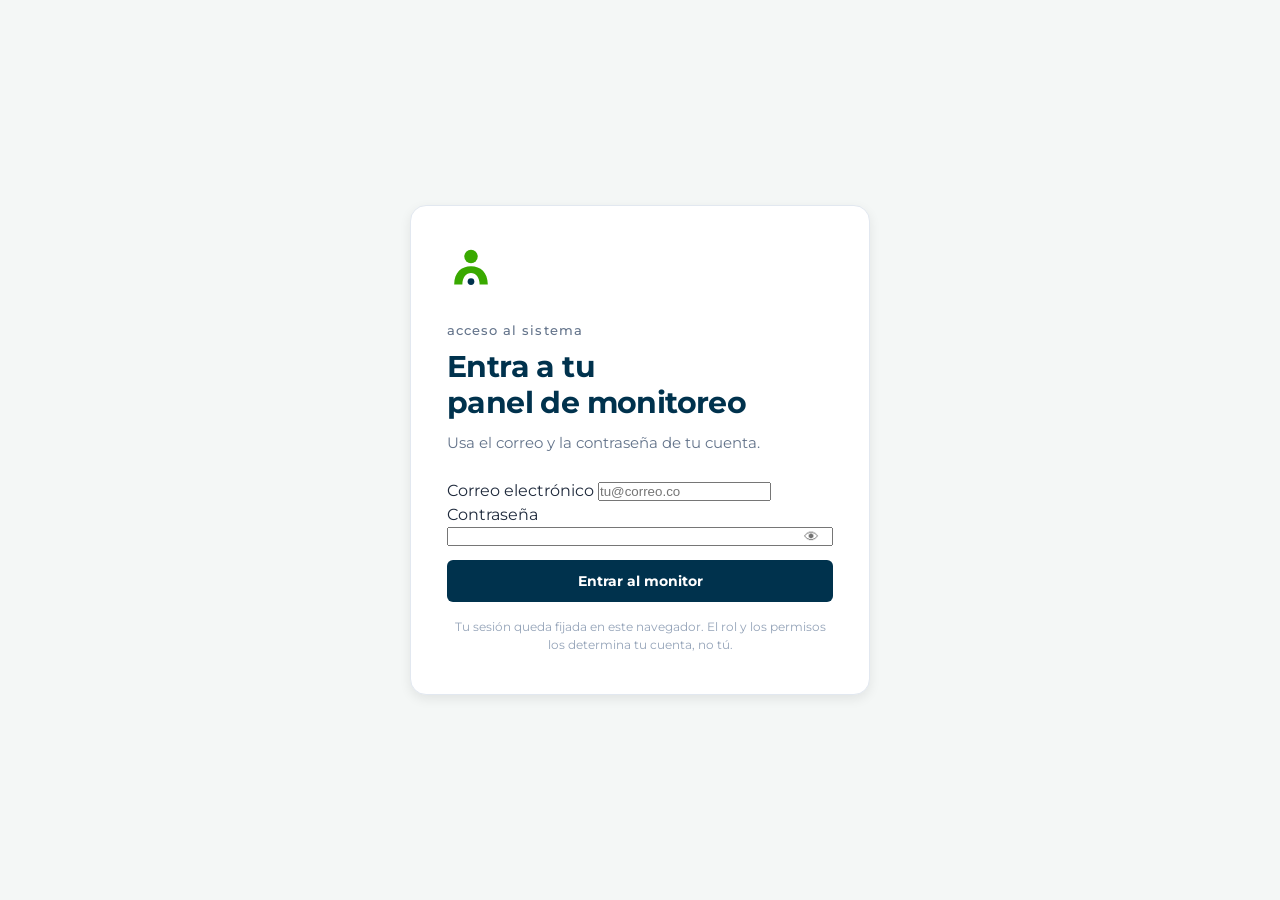
==== commit c9e87ff0: "feat: autenticacion con correo y contrasena Sustituye la seleccion de rol por un login real. El rol " ====
--- a/src/web/index.html
+++ b/src/web/index.html
@@ -27,32 +27,31 @@
                 </svg>
             </div>
             <span class="login-eyebrow">acceso al sistema</span>
-            <h1 class="login-title">Elige con qué rol<br>quieres entrar</h1>
-            <p class="login-sub">El rol determina qué módulos ves y qué puedes modificar.</p>
-
-            <div class="role-options" id="role-options">
-                <label class="role-option">
-                    <input type="radio" name="rol-acceso" value="usuario" checked>
-                    <span class="role-body">
-                        <span class="role-name">Usuario</span>
-                        <span class="role-desc">Panel de métricas y explicación del motor. Solo lectura: no puedes
-                            editar ni sincronizar.</span>
-                    </span>
-                </label>
-                <label class="role-option">
-                    <input type="radio" name="rol-acceso" value="admin">
-                    <span class="role-body">
-                        <span class="role-name">Administrador</span>
-                        <span class="role-desc">Todo lo del usuario, más monitoreo en vivo, configuración del cliente y
-                            gestión de usuarios.</span>
-                    </span>
-                </label>
-            </div>
-
-            <button class="btn-sena-primary block-btn" id="btn-login">Entrar al monitor</button>
+            <h1 class="login-title">Entra a tu<br>panel de monitoreo</h1>
+            <p class="login-sub">Usa el correo y la contraseña de tu cuenta.</p>
+
+            <form id="login-form" onsubmit="return false;">
+                <div class="form-group">
+                    <label for="login-correo">Correo electrónico</label>
+                    <input type="email" id="login-correo" autocomplete="username"
+                           placeholder="tu@correo.co" required>
+                </div>
+                <div class="form-group">
+                    <label for="login-contrasena">Contraseña</label>
+                    <div class="campo-contrasena">
+                        <input type="password" id="login-contrasena"
+                               autocomplete="current-password" required>
+                        <button type="button" class="btn-ver-contrasena" id="btn-ver-contrasena"
+                                aria-label="Mostrar contraseña">👁</button>
+                    </div>
+                </div>
+
+                <button class="btn-sena-primary block-btn" id="btn-login" type="submit">Entrar al monitor</button>
+            </form>
+
             <p class="login-error" id="login-error" hidden></p>
-            <p class="login-note">Tu rol queda fijado en esta sesión del navegador. Puedes cerrarla cuando quieras
-                desde el encabezado.</p>
+            <p class="login-note">Tu sesión queda fijada en este navegador. El rol y los
+                permisos los determina tu cuenta, no tú.</p>
         </div>
     </div>
 
@@ -111,6 +110,7 @@
                     <span class="user-name" id="session-user-name"></span>
                     <span class="user-role-chip" id="session-user-role"></span>
                 </div>
+                <button class="btn-logout" id="btn-clave" type="button">Contraseña</button>
                 <button class="btn-logout" id="btn-logout" type="button">Cerrar sesión</button>
             </div>
         </div>
@@ -613,6 +613,11 @@
                             </select>
                         </div>
                     </div>
+                    <div class="form-group">
+                        <label for="uf-contrasena">Contraseña</label>
+                        <input type="password" id="uf-contrasena" autocomplete="new-password">
+                        <span class="form-ayuda" id="uf-contrasena-ayuda"></span>
+                    </div>
                     <p class="form-error" id="uf-error" hidden></p>
                     <div class="form-actions">
                         <button class="btn-sena-primary" id="btn-guardar-usuario" type="button">Guardar</button>
@@ -622,6 +627,34 @@
         </div>
     </div>
 
+    <!-- Modal de cambio de contraseña -->
+    <div class="modal-overlay" id="clave-modal">
+        <div class="modal-card">
+            <div class="modal-header">
+                <h3>Cambiar mi contraseña</h3>
+                <button class="close-modal" id="btn-close-clave-modal" type="button">&times;</button>
+            </div>
+            <div class="modal-body">
+                <form id="clave-form" onsubmit="return false;">
+                    <div class="form-group">
+                        <label for="cf-actual">Contraseña actual</label>
+                        <input type="password" id="cf-actual" autocomplete="current-password" required>
+                    </div>
+                    <div class="form-group">
+                        <label for="cf-nueva">Contraseña nueva</label>
+                        <input type="password" id="cf-nueva" autocomplete="new-password" required>
+                        <span class="form-ayuda">Mínimo 8 caracteres.</span>
+                    </div>
+                    <p class="form-error" id="cf-error" hidden></p>
+                    <p class="form-exito" id="cf-exito" hidden>Contraseña actualizada.</p>
+                    <div class="form-actions">
+                        <button class="btn-sena-primary" id="btn-guardar-clave" type="button">Guardar</button>
+                    </div>
+                </form>
+            </div>
+        </div>
+    </div>
+
     <script src="app.js"></script>
 </body>
 
--- a/src/web/styles.css
+++ b/src/web/styles.css
@@ -969,56 +969,6 @@
     line-height: 1.6;
     color: var(--text-muted);
     margin: 0 0 24px 0;
-}
-
-.role-options {
-    display: flex;
-    flex-direction: column;
-    gap: 12px;
-    margin-bottom: 24px;
-}
-
-.role-option {
-    display: flex;
-    align-items: flex-start;
-    gap: 12px;
-    padding: 16px;
-    border: 1px solid var(--border-color);
-    border-radius: var(--radius-md);
-    cursor: pointer;
-    transition: border-color 0.15s ease, background 0.15s ease;
-}
-
-.role-option:hover {
-    border-color: var(--sena-green);
-}
-
-.role-option:has(input:checked) {
-    border-color: var(--sena-green);
-    background: var(--sena-green-light);
-}
-
-.role-option input {
-    margin-top: 3px;
-    accent-color: var(--sena-green);
-}
-
-.role-body {
-    display: flex;
-    flex-direction: column;
-    gap: 4px;
-}
-
-.role-name {
-    font-size: 15px;
-    font-weight: 600;
-    color: var(--text-primary);
-}
-
-.role-desc {
-    font-size: 13px;
-    line-height: 1.5;
-    color: var(--text-muted);
 }
 
 .login-error {
@@ -1509,3 +1459,55 @@
 .form-error[hidden] {
     display: none;
 }
+
+/* Campos de contrasena y avisos de formulario */
+.campo-contrasena {
+    position: relative;
+    display: flex;
+    align-items: center;
+}
+
+.campo-contrasena input {
+    width: 100%;
+    padding-right: 42px;
+}
+
+.btn-ver-contrasena {
+    position: absolute;
+    right: 8px;
+    padding: 4px 6px;
+    font-size: 15px;
+    line-height: 1;
+    background: none;
+    border: none;
+    cursor: pointer;
+    opacity: 0.55;
+}
+
+.btn-ver-contrasena:hover {
+    opacity: 1;
+}
+
+.form-ayuda {
+    display: block;
+    margin-top: 5px;
+    font-size: 12px;
+    color: var(--text-muted);
+}
+
+.form-exito {
+    margin: 12px 0 0 0;
+    padding: 10px 14px;
+    font-size: 13px;
+    color: var(--badge-pyme-text);
+    background: var(--badge-pyme-bg);
+    border-radius: var(--radius-sm);
+}
+
+.form-exito[hidden] {
+    display: none;
+}
+
+#login-form .form-group {
+    text-align: left;
+}
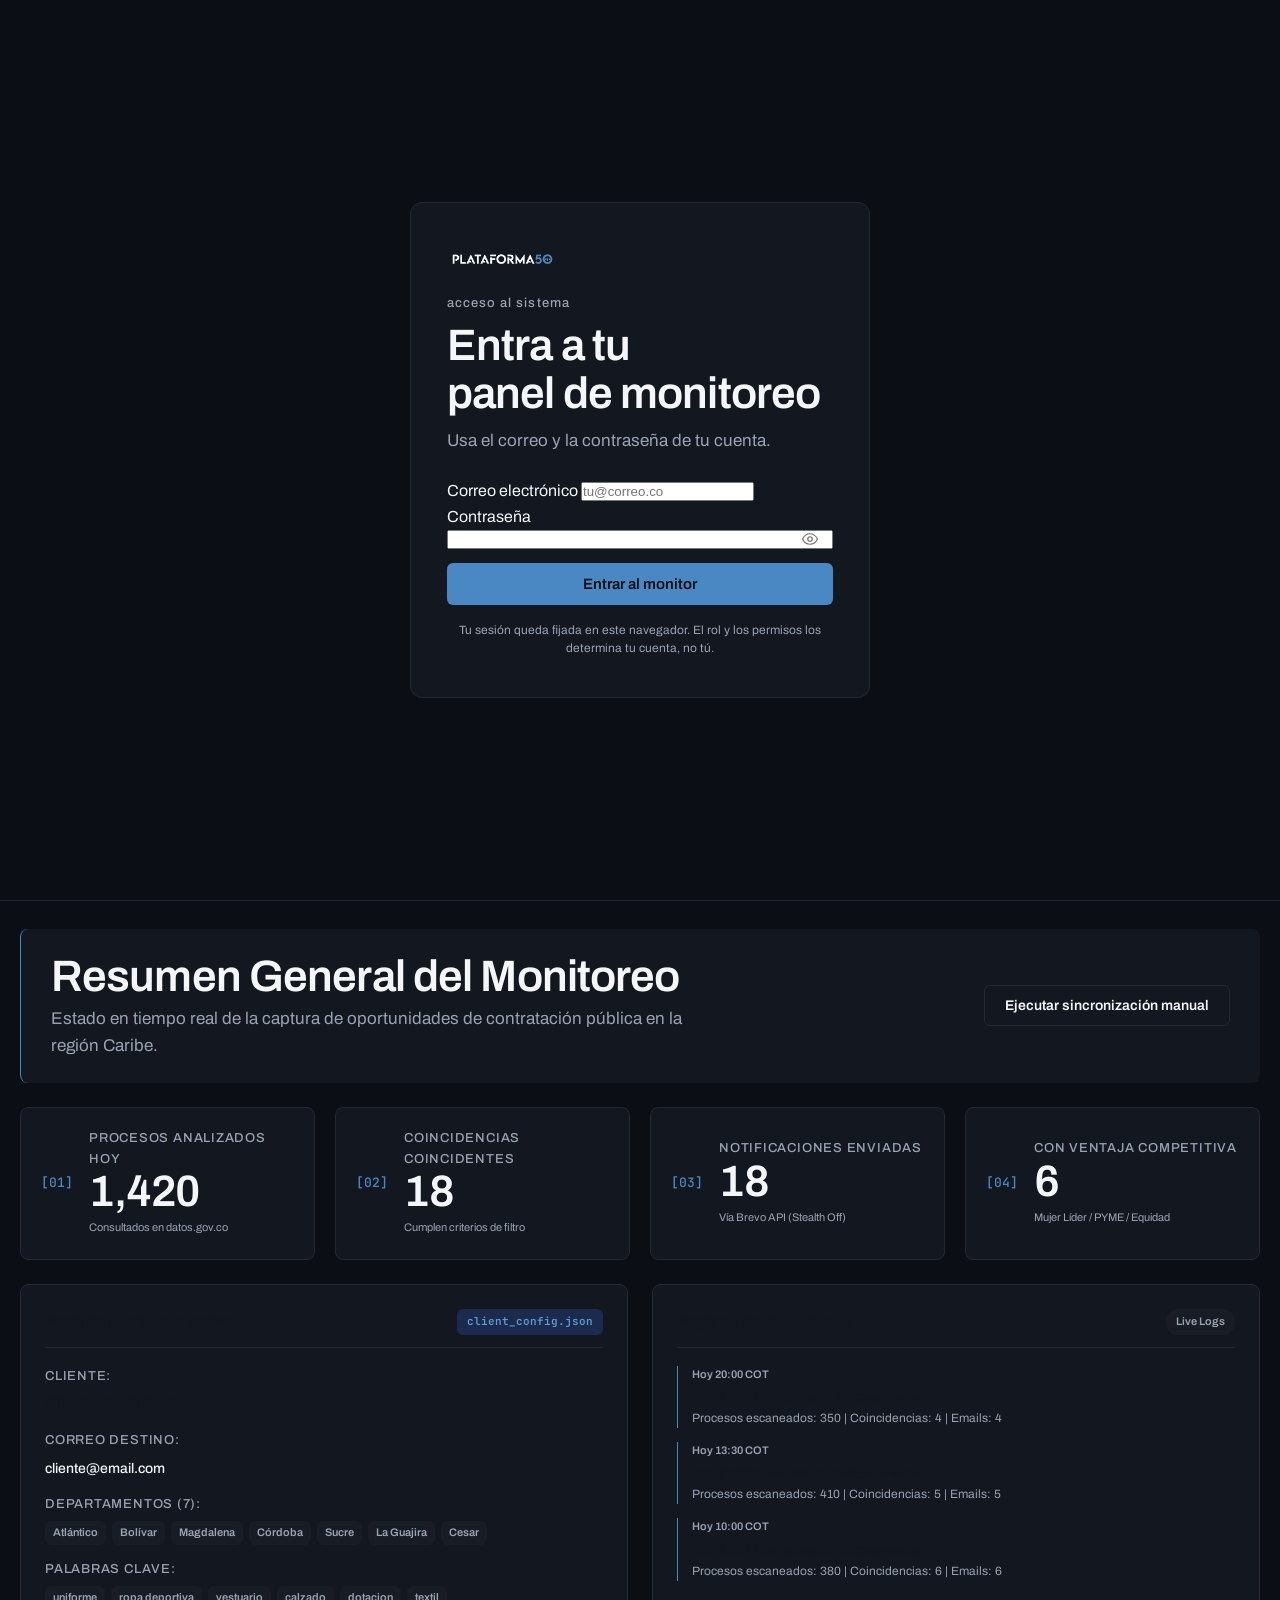
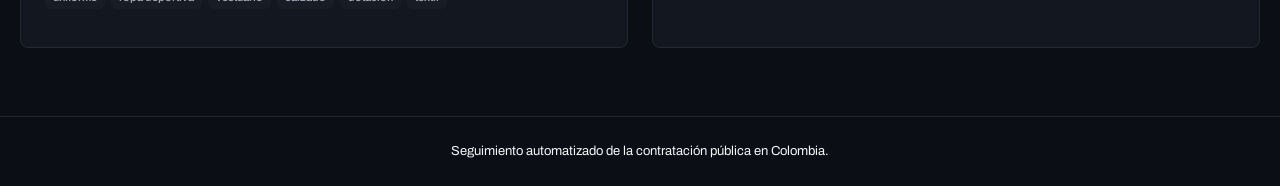
==== commit e21d18b8: "estilo: migrar la interfaz al sistema de diseno Plataforma50 Sustituye el estilo institucional SENA " ====
--- a/src/web/index.html
+++ b/src/web/index.html
@@ -8,7 +8,7 @@
     <link rel="preconnect" href="https://fonts.googleapis.com">
     <link rel="preconnect" href="https://fonts.gstatic.com" crossorigin>
     <link
-        href="https://fonts.googleapis.com/css2?family=Montserrat:wght@300;400;500;600;700;800&family=JetBrains+Mono:wght@400;500;600&display=swap"
+        href="https://fonts.googleapis.com/css2?family=Archivo:wght@400;500;600&family=JetBrains+Mono:wght@400;500;600&display=swap"
         rel="stylesheet">
     <link rel="stylesheet" href="styles.css">
 </head>
@@ -18,14 +18,9 @@
     <div class="login-screen" id="login-screen" hidden>
         <div class="login-card">
             <div class="login-brand">
-                <svg width="48" height="48" viewBox="0 0 100 100" fill="none" xmlns="http://www.w3.org/2000/svg">
-                    <circle cx="50" cy="22" r="14" fill="#39A900" />
-                    <path
-                        d="M50 42 C30 42, 15 55, 15 80 L32 80 C32 65, 40 56, 50 56 C60 56, 68 65, 68 80 L85 80 C85 55, 70 42, 50 42 Z"
-                        fill="#39A900" />
-                    <circle cx="50" cy="74" r="7" fill="#00324D" />
-                </svg>
-            </div>
+                <img src="plataforma50_logo.png" alt="Plataforma50" class="marca-logo" width="402" height="107">
+            </div>
+
             <span class="login-eyebrow">acceso al sistema</span>
             <h1 class="login-title">Entra a tu<br>panel de monitoreo</h1>
             <p class="login-sub">Usa el correo y la contraseña de tu cuenta.</p>
@@ -42,11 +37,11 @@
                         <input type="password" id="login-contrasena"
                                autocomplete="current-password" required>
                         <button type="button" class="btn-ver-contrasena" id="btn-ver-contrasena"
-                                aria-label="Mostrar contraseña">👁</button>
-                    </div>
-                </div>
-
-                <button class="btn-sena-primary block-btn" id="btn-login" type="submit">Entrar al monitor</button>
+                                aria-label="Mostrar contraseña"><svg width="18" height="18" viewBox="0 0 24 24" fill="none" stroke="currentColor" stroke-width="1.6" stroke-linecap="round" stroke-linejoin="round"><path d="M2 12s3.5-7 10-7 10 7 10 7-3.5 7-10 7-10-7-10-7Z"/><circle cx="12" cy="12" r="3"/></svg></button>
+                    </div>
+                </div>
+
+                <button class="btn-primario block-btn" id="btn-login" type="submit">Entrar al monitor</button>
             </form>
 
             <p class="login-error" id="login-error" hidden></p>
@@ -58,21 +53,11 @@
     <div class="app-shell" id="app-shell" hidden>
 
     <!-- Encabezado -->
-    <header class="sena-header">
+    <header class="app-header">
         <div class="header-container">
             <div class="brand-group">
-                <div class="sena-logo-badge">
-                    <svg width="40" height="40" viewBox="0 0 100 100" fill="none" xmlns="http://www.w3.org/2000/svg">
-                        <circle cx="50" cy="22" r="14" fill="#39A900" />
-                        <path
-                            d="M50 42 C30 42, 15 55, 15 80 L32 80 C32 65, 40 56, 50 56 C60 56, 68 65, 68 80 L85 80 C85 55, 70 42, 50 42 Z"
-                            fill="#39A900" />
-                        <circle cx="50" cy="74" r="7" fill="#00324D" />
-                    </svg>
-                </div>
-                <div class="brand-text">
-                    <h1 class="app-title">SECOP II Monitor</h1>
-                </div>
+                <img src="plataforma50_logo.png" alt="Plataforma50" class="marca-logo" width="402" height="107">
+            </div>
             </div>
             <div class="system-status-pills">
                 <div class="status-pill active" id="secop-status">
@@ -92,7 +77,7 @@
                 <div class="notificaciones-wrap">
                     <button class="btn-campana" id="btn-campana" type="button"
                             aria-haspopup="true" aria-expanded="false" aria-label="Notificaciones">
-                        <span class="campana-icono">🔔</span>
+                        <span class="campana-icono"><svg width="18" height="18" viewBox="0 0 24 24" fill="none" stroke="currentColor" stroke-width="1.6" stroke-linecap="round" stroke-linejoin="round"><path d="M18 8A6 6 0 0 0 6 8c0 7-3 9-3 9h18s-3-2-3-9"/><path d="M13.7 21a2 2 0 0 1-3.4 0"/></svg></span>
                         <span class="campana-badge" id="campana-badge" hidden>0</span>
                     </button>
                     <div class="panel-notificaciones" id="panel-notificaciones" hidden>
@@ -129,12 +114,12 @@
         <!-- Acceso denegado: se muestra si se intenta abrir un modulo sin permiso -->
         <section id="tab-denegado" class="tab-content">
             <div class="estado-vacio estado-denegado">
-                <div class="estado-icono">🔒</div>
+                <div class="estado-icono"><svg width="34" height="34" viewBox="0 0 24 24" fill="none" stroke="currentColor" stroke-width="1.4" stroke-linecap="round" stroke-linejoin="round"><rect x="3" y="11" width="18" height="11" rx="2"/><path d="M7 11V7a5 5 0 0 1 10 0v4"/></svg></div>
                 <span class="estado-eyebrow">acceso restringido</span>
                 <h2 class="estado-titulo">Tu rol no alcanza<br>para este módulo</h2>
                 <p class="estado-texto" id="denegado-detalle">Estás en una sesión con permisos limitados.
                     Pide a un administrador que amplíe tu rol si necesitas entrar aquí.</p>
-                <button class="btn-sena-action" id="btn-volver-inicio" type="button">Volver al inicio</button>
+                <button class="btn-secundario" id="btn-volver-inicio" type="button">Volver al inicio</button>
             </div>
         </section>
 
@@ -146,15 +131,15 @@
                     <p>Estado en tiempo real de la captura de oportunidades de contratación pública en la región Caribe.
                     </p>
                 </div>
-                <button class="btn-sena-action" id="btn-run-manual-sync">
-                    <span>🔄</span> Ejecutar Sincronización Manual
+                <button class="btn-secundario" id="btn-run-manual-sync">
+                    Ejecutar sincronización manual
                 </button>
             </div>
 
             <!-- KPI Cards Grid -->
             <div class="kpi-grid">
-                <div class="kpi-card sena-accent">
-                    <div class="kpi-icon">🔎</div>
+                <div class="kpi-card">
+                    <div class="kpi-numeral">[01]</div>
                     <div class="kpi-info">
                         <span class="kpi-title">Procesos Analizados Hoy</span>
                         <span class="kpi-value" id="kpi-analyzed">1,420</span>
@@ -162,8 +147,8 @@
                     </div>
                 </div>
 
-                <div class="kpi-card sena-green">
-                    <div class="kpi-icon">🎯</div>
+                <div class="kpi-card">
+                    <div class="kpi-numeral">[02]</div>
                     <div class="kpi-info">
                         <span class="kpi-title">Coincidencias Coincidentes</span>
                         <span class="kpi-value" id="kpi-matched">18</span>
@@ -171,8 +156,8 @@
                     </div>
                 </div>
 
-                <div class="kpi-card sena-blue">
-                    <div class="kpi-icon">📩</div>
+                <div class="kpi-card">
+                    <div class="kpi-numeral">[03]</div>
                     <div class="kpi-info">
                         <span class="kpi-title">Notificaciones Enviadas</span>
                         <span class="kpi-value" id="kpi-notified">18</span>
@@ -180,8 +165,8 @@
                     </div>
                 </div>
 
-                <div class="kpi-card sena-purple">
-                    <div class="kpi-icon">🏅</div>
+                <div class="kpi-card">
+                    <div class="kpi-numeral">[04]</div>
                     <div class="kpi-info">
                         <span class="kpi-title">Con Ventaja Competitiva</span>
                         <span class="kpi-value" id="kpi-advantages">6</span>
@@ -194,9 +179,9 @@
             <div class="dash-split-row">
                 <!-- Current Client Overview Card -->
                 <div class="glass-card flex-1">
-                    <div class="card-header-sena">
-                        <h3>🏢 Perfil de Monitoreo Activo</h3>
-                        <span class="badge-sena-outline">client_config.json</span>
+                    <div class="card-header">
+                        <h3>Perfil de monitoreo activo</h3>
+                        <span class="chip-contorno">client_config.json</span>
                     </div>
                     <div class="client-profile-details" id="dashboard-client-info">
                         <div class="detail-row">
@@ -235,8 +220,8 @@
 
                 <!-- Recent Activity Timeline -->
                 <div class="glass-card flex-1">
-                    <div class="card-header-sena">
-                        <h3>📜 Registro de Ejecuciones del Job</h3>
+                    <div class="card-header">
+                        <h3>Registro de ejecuciones</h3>
                         <span class="badge-live">Live Logs</span>
                     </div>
                     <div class="job-runs-list" id="job-runs-timeline">
@@ -278,56 +263,51 @@
 
             <!-- Pipeline Visual Diagram -->
             <div class="pipeline-wrapper">
-                <h3 class="pipeline-title">⚡ Pipeline de Monitoreo en 5 Fases</h3>
+                <h3 class="pipeline-title">El recorrido de cada proceso</h3>
                 <div class="pipeline-steps">
 
                     <div class="pipeline-step-card">
                         <div class="step-num">01</div>
-                        <div class="step-icon">🌐</div>
                         <h4>Extracción Socrata API</h4>
                         <p>Consulta a <code>datos.gov.co</code> mediante SODA API (endpoint <code>p6dx-8zbt.json</code>)
                             usando consultas SoQL con filtros de estado y departamentos.</p>
                         <div class="step-code">secop.py</div>
                     </div>
 
-                    <div class="pipeline-connector">➡️</div>
+                    <div class="pipeline-connector"><svg width="18" height="18" viewBox="0 0 24 24" fill="none" stroke="currentColor" stroke-width="1.6" stroke-linecap="round" stroke-linejoin="round"><path d="M5 12h14"/><path d="m13 6 6 6-6 6"/></svg></div>
 
                     <div class="pipeline-step-card">
                         <div class="step-num">02</div>
-                        <div class="step-icon">🔤</div>
                         <h4>Normalización NFD</h4>
                         <p>Elimina acentos, convierte tildes (<code>Unicode NFD</code>), fuerza minúsculas y remueve
                             caracteres especiales para garantizar comparaciones precisas.</p>
                         <div class="step-code">engine.py</div>
                     </div>
 
-                    <div class="pipeline-connector">➡️</div>
+                    <div class="pipeline-connector"><svg width="18" height="18" viewBox="0 0 24 24" fill="none" stroke="currentColor" stroke-width="1.6" stroke-linecap="round" stroke-linejoin="round"><path d="M5 12h14"/><path d="m13 6 6 6-6 6"/></svg></div>
 
                     <div class="pipeline-step-card">
                         <div class="step-num">03</div>
-                        <div class="step-icon">⚙️</div>
                         <h4>Motor de Filtros</h4>
                         <p>Evalúa coincidencias por departamento, modalidad ("Mínima Cuantía"), palabras clave de objeto
                             y códigos UNSPSC. Detecta badges de preferencia.</p>
                         <div class="step-code">FilterEngine</div>
                     </div>
 
-                    <div class="pipeline-connector">➡️</div>
+                    <div class="pipeline-connector"><svg width="18" height="18" viewBox="0 0 24 24" fill="none" stroke="currentColor" stroke-width="1.6" stroke-linecap="round" stroke-linejoin="round"><path d="M5 12h14"/><path d="m13 6 6 6-6 6"/></svg></div>
 
                     <div class="pipeline-step-card">
                         <div class="step-num">04</div>
-                        <div class="step-icon">🔐</div>
                         <h4>Deduplicación SHA-256</h4>
                         <p>Calcula un hash único (SHA-256) sobre el objeto y estado. Evita enviar notificaciones
                             repetidas al cliente mediante la tabla <code>processes</code> en Neon DB.</p>
                         <div class="step-code">compute_hash()</div>
                     </div>
 
-                    <div class="pipeline-connector">➡️</div>
+                    <div class="pipeline-connector"><svg width="18" height="18" viewBox="0 0 24 24" fill="none" stroke="currentColor" stroke-width="1.6" stroke-linecap="round" stroke-linejoin="round"><path d="M5 12h14"/><path d="m13 6 6 6-6 6"/></svg></div>
 
                     <div class="pipeline-step-card">
                         <div class="step-num">05</div>
-                        <div class="step-icon">📧</div>
                         <h4>Notificación Brevo</h4>
                         <p>Construye el correo transaccional en HTML interactivo con badges de color y llamado a la
                             acción. Registra el estado del envío en <code>notifications</code>.</p>
@@ -340,7 +320,7 @@
             <!-- Deep Dive Technical Specs Grid -->
             <div class="tech-specs-grid">
                 <div class="glass-card">
-                    <h3>🔍 Lógica Estricta de Filtrado</h3>
+                    <h3>Cuándo te avisamos</h3>
                     <p class="specs-desc">Un proceso SECOP II activa una alerta únicamente si cumple las siguientes 3
                         condiciones:</p>
                     <ul class="specs-list">
@@ -355,7 +335,7 @@
                 </div>
 
                 <div class="glass-card">
-                    <h3>🏆 Detección de Ventajas Competitivas</h3>
+                    <h3>Distintivos que detecta</h3>
                     <p class="specs-desc">El motor analiza el texto del objeto y la descripción para catalogar
                         automáticamente los criterios de desempate y ley de compras públicas:</p>
                     <div class="badge-demo-list">
@@ -385,8 +365,8 @@
                         contrataciones públicas.</p>
                 </div>
                 <div class="live-controls">
-                    <button class="btn-sena-action" id="btn-refresh-live">
-                        <span>🔄</span> Consultar API SECOP II
+                    <button class="btn-secundario" id="btn-refresh-live">
+                        Consultar SECOP II
                     </button>
                 </div>
             </div>
@@ -394,7 +374,7 @@
             <!-- Search & Filters Toolbar -->
             <div class="toolbar-card">
                 <div class="search-box">
-                    <span class="search-icon">🔍</span>
+                    <span class="search-icon"><svg width="16" height="16" viewBox="0 0 24 24" fill="none" stroke="currentColor" stroke-width="1.8" stroke-linecap="round" stroke-linejoin="round"><circle cx="11" cy="11" r="7"/><path d="m20 20-3.5-3.5"/></svg></span>
                     <input type="text" id="live-search-input"
                         placeholder="Buscar por entidad, objeto, ciudad o ID de proceso...">
                 </div>
@@ -419,7 +399,7 @@
 
             <!-- Process Feed Table -->
             <div class="table-container-card">
-                <table class="sena-data-table" id="secop-table">
+                <table class="tabla-datos" id="secop-table">
                     <thead>
                         <tr>
                             <th>ID Proceso</th>
@@ -445,35 +425,35 @@
                     <h2>Gestión y control de usuarios</h2>
                     <p>Administra quién entra al monitor, con qué rol y qué ha hecho dentro.</p>
                 </div>
-                <button class="btn-sena-action" id="btn-nuevo-usuario" type="button">
+                <button class="btn-secundario" id="btn-nuevo-usuario" type="button">
                     <span>＋</span> Crear usuario
                 </button>
             </div>
 
             <!-- Métricas agregadas de uso -->
             <div class="kpi-grid kpi-grid-compacto" id="users-resumen">
-                <div class="kpi-card sena-accent">
+                <div class="kpi-card">
                     <div class="kpi-info">
                         <span class="kpi-title">Usuarios registrados</span>
                         <span class="kpi-value" id="um-total">—</span>
                         <span class="kpi-subtext" id="um-desglose">—</span>
                     </div>
                 </div>
-                <div class="kpi-card sena-green">
+                <div class="kpi-card">
                     <div class="kpi-info">
                         <span class="kpi-title">Cuentas activas</span>
                         <span class="kpi-value" id="um-activos">—</span>
                         <span class="kpi-subtext">Pueden iniciar sesión</span>
                     </div>
                 </div>
-                <div class="kpi-card sena-blue">
+                <div class="kpi-card">
                     <div class="kpi-info">
                         <span class="kpi-title">Accesos acumulados</span>
                         <span class="kpi-value" id="um-accesos">—</span>
                         <span class="kpi-subtext">Inicios de sesión registrados</span>
                     </div>
                 </div>
-                <div class="kpi-card sena-purple">
+                <div class="kpi-card">
                     <div class="kpi-info">
                         <span class="kpi-title">Acciones realizadas</span>
                         <span class="kpi-value" id="um-acciones">—</span>
@@ -483,7 +463,7 @@
             </div>
 
             <div class="table-container-card">
-                <table class="sena-data-table" id="users-table">
+                <table class="tabla-datos" id="users-table">
                     <thead>
                         <tr>
                             <th>Usuario</th>
@@ -546,8 +526,8 @@
                     </div>
 
                     <div class="form-actions">
-                        <button class="btn-sena-primary" id="btn-save-config">
-                            💾 Guardar Cambios en client_config.json
+                        <button class="btn-primario" id="btn-save-config">
+                            Guardar cambios
                         </button>
                     </div>
                 </form>
@@ -558,10 +538,9 @@
     </main>
 
     <!-- Pie -->
-    <footer class="sena-footer">
+    <footer class="app-footer">
         <div class="footer-container">
-            <p><strong>SECOP Monitor v2.0</strong> • Desarrollado para el seguimiento automatizado de la contratación
-                pública en Colombia.</p>
+            <p>Seguimiento automatizado de la contratación pública en Colombia.</p>
         </div>
     </footer>
     </div><!-- /app-shell -->
@@ -620,7 +599,7 @@
                     </div>
                     <p class="form-error" id="uf-error" hidden></p>
                     <div class="form-actions">
-                        <button class="btn-sena-primary" id="btn-guardar-usuario" type="button">Guardar</button>
+                        <button class="btn-primario" id="btn-guardar-usuario" type="button">Guardar</button>
                     </div>
                 </form>
             </div>
@@ -648,7 +627,7 @@
                     <p class="form-error" id="cf-error" hidden></p>
                     <p class="form-exito" id="cf-exito" hidden>Contraseña actualizada.</p>
                     <div class="form-actions">
-                        <button class="btn-sena-primary" id="btn-guardar-clave" type="button">Guardar</button>
+                        <button class="btn-primario" id="btn-guardar-clave" type="button">Guardar</button>
                     </div>
                 </form>
             </div>
--- a/src/web/styles.css
+++ b/src/web/styles.css
@@ -1,47 +1,44 @@
 /* ==========================================================================
-   SECOP Monitor - SENA Institutional Styling & Design System
+   SECOP Monitor — Sistema de diseño Plataforma50
+   Ver design.md. Los colores viven SOLO en este bloque.
    ========================================================================== */
 
 :root {
-    --sena-green: #39A900;
-    --sena-green-hover: #2E8B00;
-    --sena-green-light: #EBF8E1;
-    --sena-navy: #00324D;
-    --sena-navy-hover: #002235;
-    --sena-navy-light: #004D77;
-    --sena-accent-yellow: #FFC600;
-
-    --bg-main: #F4F7F6;
-    --bg-card: #FFFFFF;
-    --bg-dark-card: #0F172A;
-
-    --text-primary: #1E293B;
-    --text-muted: #64748B;
-    --text-light: #94A3B8;
-
-    --border-color: #E2E8F0;
-    --border-focus: #39A900;
-
-    --badge-pyme-bg: #D1FAE5;
-    --badge-pyme-text: #065F46;
-    --badge-female-bg: #FCE7F3;
-    --badge-female-text: #BE185D;
-    --badge-gender-bg: #EDE9FE;
-    --badge-gender-text: #6B21A8;
-
-    --shadow-sm: 0 1px 3px rgba(0,0,0,0.05);
-    --shadow-md: 0 4px 12px rgba(0,0,0,0.08);
-    --shadow-lg: 0 10px 25px rgba(0,0,0,0.12);
+    /* Superficies */
+    --p50-ink: #0B0E14;
+    --p50-surface: #13171F;
+    --p50-surface-alt: #171C25;
+    --p50-line: #232833;
+
+    /* Texto */
+    --p50-text: #F4F6F8;
+    --p50-text-muted: #9AA3B2;
+
+    /* Acento único: el azul de la marca, tomado del logotipo.
+       Marca la acción (CTA) y el estado deseado. Nada más. */
+    --p50-accent: #4A88C3;
+    --p50-accent-hover: #5F9AD2;
+    --p50-accent-soft: #1B2A4D;
+
+    --p50-paper: #FFFFFF;
+
+    /* Estados. Únicos colores fuera de la paleta: sin ellos un error
+       no se distingue de un texto normal. */
+    --danger: #FF8A8A;
+    --danger-bg: #2A1518;
+    --danger-line: #5C2B33;
+    --warning: #E8B871;
+    --warning-bg: #2A2115;
+    --warning-line: #5C4A2B;
+
+    /* Sin sombras: la profundidad la da el borde de 1px. */
+    --shadow-sm: none;
+    --shadow-md: none;
+    --shadow-lg: none;
 
     --radius-sm: 6px;
-    --radius-md: 10px;
-    --radius-lg: 16px;
-
-    /* Estados de error y avisos de permisos */
-    --danger: #DC2626;
-    --danger-bg: #FEE2E2;
-    --warning: #B45309;
-    --warning-bg: #FEF3C7;
+    --radius-md: 8px;
+    --radius-lg: 12px;
 }
 
 * {
@@ -51,9 +48,9 @@
 }
 
 body {
-    font-family: 'Montserrat', -apple-system, BlinkMacSystemFont, sans-serif;
-    background-color: var(--bg-main);
-    color: var(--text-primary);
+    font-family: 'Archivo', 'Helvetica Neue', Helvetica, Arial, sans-serif;
+    background-color: var(--p50-ink);
+    color: var(--p50-text);
     line-height: 1.5;
     min-height: 100vh;
     display: flex;
@@ -64,16 +61,15 @@
    Header Institucional SENA
    ========================================================================== */
 
-.sena-header {
-    background: linear-gradient(135deg, var(--sena-navy) 0%, #002338 100%);
-    color: white;
+.app-header {
+    background: var(--p50-ink);
+    color: var(--p50-text);
     padding: 18px 28px;
-    border-bottom: 4px solid var(--sena-green);
-    box-shadow: var(--shadow-md);
+    border-bottom: 1px solid var(--p50-line);
 }
 
 .header-container {
-    max-width: 1350px;
+    max-width: 1280px;
     margin: 0 auto;
     display: flex;
     align-items: center;
@@ -88,14 +84,13 @@
     gap: 16px;
 }
 
-.sena-logo-badge {
-    background: white;
+.marca {
+    background: var(--p50-surface);
     padding: 6px;
     border-radius: 50%;
     display: flex;
     align-items: center;
     justify-content: center;
-    box-shadow: 0 0 12px rgba(57, 169, 0, 0.4);
 }
 
 .institution-name {
@@ -103,15 +98,15 @@
     font-weight: 600;
     text-transform: uppercase;
     letter-spacing: 1px;
-    color: var(--sena-accent-yellow);
+    color: var(--p50-accent);
     display: block;
 }
 
 .app-title {
     font-size: 22px;
-    font-weight: 800;
+    font-weight: 600;
     margin: 0;
-    color: white;
+    color: var(--p50-text);
     display: flex;
     align-items: center;
     gap: 10px;
@@ -128,26 +123,25 @@
     display: flex;
     align-items: center;
     gap: 8px;
-    background: rgba(255, 255, 255, 0.1);
+    background: var(--p50-line);
     padding: 6px 14px;
     border-radius: 20px;
     font-size: 12px;
     font-weight: 600;
-    border: 1px solid rgba(255, 255, 255, 0.15);
+    border: 1px solid var(--p50-line);
 }
 
 .status-dot {
     width: 9px;
     height: 9px;
     border-radius: 50%;
-    background: #10B981;
-    box-shadow: 0 0 8px #10B981;
+    background: var(--p50-accent);
 }
 
 .status-pill.cron {
-    background: rgba(255, 198, 0, 0.15);
-    border-color: rgba(255, 198, 0, 0.4);
-    color: var(--sena-accent-yellow);
+    background: var(--p50-surface);
+    border-color: var(--p50-line);
+    color: var(--p50-accent);
 }
 
 /* ==========================================================================
@@ -155,13 +149,13 @@
    ========================================================================== */
 
 .nav-tabs-bar {
-    background: var(--sena-navy-hover);
+    background: var(--p50-ink);
     padding: 0 28px;
-    border-bottom: 1px solid rgba(255, 255, 255, 0.1);
+    border-bottom: 1px solid var(--p50-line);
 }
 
 .tabs-container {
-    max-width: 1350px;
+    max-width: 1280px;
     margin: 0 auto;
     display: flex;
     gap: 4px;
@@ -176,7 +170,7 @@
 .nav-tab {
     background: transparent;
     border: none;
-    color: #94A3B8;
+    color: var(--p50-text-muted);
     padding: 14px 20px;
     font-family: inherit;
     font-size: 13px;
@@ -185,24 +179,20 @@
     display: flex;
     align-items: center;
     gap: 8px;
-    border-bottom: 3px solid transparent;
+    border-bottom: 1px solid transparent;
     transition: all 0.2s ease;
     white-space: nowrap;
 }
 
 .nav-tab:hover {
-    color: white;
-    background: rgba(255, 255, 255, 0.05);
+    color: var(--p50-text);
+    background: var(--p50-line);
 }
 
 .nav-tab.active {
-    color: white;
-    background: rgba(57, 169, 0, 0.15);
-    border-bottom-color: var(--sena-green);
-}
-
-.tab-icon {
-    font-size: 15px;
+    color: var(--p50-text);
+    background: var(--p50-accent-soft);
+    border-bottom-color: var(--p50-accent);
 }
 
 /* ==========================================================================
@@ -210,7 +200,7 @@
    ========================================================================== */
 
 .app-main {
-    max-width: 1350px;
+    max-width: 1280px;
     margin: 28px auto;
     padding: 0 20px;
     flex: 1;
@@ -232,11 +222,10 @@
 }
 
 .section-banner {
-    background: white;
+    background: var(--p50-surface);
     padding: 24px 30px;
     border-radius: var(--radius-md);
-    box-shadow: var(--shadow-sm);
-    border-left: 5px solid var(--sena-green);
+    border-left: 1px solid var(--p50-accent);
     margin-bottom: 24px;
     display: flex;
     justify-content: space-between;
@@ -247,57 +236,52 @@
 
 .banner-text h2 {
     font-size: 20px;
-    font-weight: 800;
-    color: var(--sena-navy);
+    font-weight: 600;
+    color: var(--p50-surface);
 }
 
 .banner-text p {
     font-size: 13px;
-    color: var(--text-muted);
+    color: var(--p50-text-muted);
     margin-top: 4px;
 }
 
 /* Buttons */
-.btn-sena-action {
-    background: var(--sena-green);
-    color: white;
-    border: none;
-    padding: 10px 18px;
+.btn-secundario {
+    background: transparent;
+    color: var(--p50-text);
+    border: 1px solid var(--p50-line);
+    padding: 12px 20px;
     border-radius: var(--radius-sm);
     font-family: inherit;
-    font-weight: 700;
-    font-size: 13px;
+    font-weight: 600;
+    font-size: 14px;
     cursor: pointer;
+    transition: background 0.15s ease;
     display: inline-flex;
     align-items: center;
     gap: 8px;
-    transition: background 0.2s ease;
-    box-shadow: 0 3px 10px rgba(57, 169, 0, 0.3);
-}
-
-.btn-sena-action:hover {
-    background: var(--sena-green-hover);
-}
-
-.btn-sena-primary {
-    background: var(--sena-navy);
-    color: white;
+}
+
+.btn-secundario:hover {
+    background: var(--p50-surface);
+}
+
+.btn-primario {
+    background: var(--p50-accent);
+    color: var(--p50-ink);
     border: none;
-    padding: 12px 24px;
+    padding: 13px 22px;
     border-radius: var(--radius-sm);
     font-family: inherit;
-    font-weight: 700;
-    font-size: 14px;
+    font-weight: 600;
+    font-size: 15px;
     cursor: pointer;
-    display: inline-flex;
-    align-items: center;
-    justify-content: center;
-    gap: 10px;
-    transition: background 0.2s ease;
-}
-
-.btn-sena-primary:hover {
-    background: var(--sena-navy-hover);
+    transition: background 0.15s ease;
+}
+
+.btn-primario:hover {
+    background: var(--p50-accent-hover);
 }
 
 .block-btn {
@@ -317,47 +301,29 @@
 }
 
 .kpi-card {
-    background: white;
+    background: var(--p50-surface);
     border-radius: var(--radius-md);
     padding: 20px;
     display: flex;
     align-items: center;
     gap: 16px;
-    box-shadow: var(--shadow-sm);
-    border: 1px solid var(--border-color);
+    border: 1px solid var(--p50-line);
     position: relative;
     overflow: hidden;
 }
 
-.kpi-card::before {
-    content: '';
-    position: absolute;
-    top: 0;
-    left: 0;
-    width: 4px;
-    height: 100%;
-}
-
-.kpi-card.sena-accent::before { background: var(--sena-accent-yellow); }
-.kpi-card.sena-green::before { background: var(--sena-green); }
-.kpi-card.sena-blue::before { background: #3B82F6; }
-.kpi-card.sena-purple::before { background: #8B5CF6; }
-
-.kpi-icon {
-    font-size: 28px;
-    background: var(--bg-main);
-    width: 54px;
-    height: 54px;
-    border-radius: 12px;
-    display: flex;
-    align-items: center;
-    justify-content: center;
+
+.kpi-numeral {
+    font-family: 'JetBrains Mono', monospace;
+    font-size: 13px;
+    font-weight: 500;
+    color: var(--p50-accent);
 }
 
 .kpi-title {
     font-size: 12px;
-    font-weight: 700;
-    color: var(--text-muted);
+    font-weight: 600;
+    color: var(--p50-text-muted);
     text-transform: uppercase;
     letter-spacing: 0.5px;
     display: block;
@@ -365,15 +331,15 @@
 
 .kpi-value {
     font-size: 26px;
-    font-weight: 800;
-    color: var(--sena-navy);
+    font-weight: 600;
+    color: var(--p50-surface);
     line-height: 1.2;
     display: block;
 }
 
 .kpi-subtext {
     font-size: 11px;
-    color: var(--text-light);
+    color: var(--p50-text-muted);
 }
 
 /* ==========================================================================
@@ -392,33 +358,32 @@
 }
 
 .glass-card {
-    background: white;
+    background: var(--p50-surface);
     border-radius: var(--radius-md);
     padding: 24px;
-    box-shadow: var(--shadow-sm);
-    border: 1px solid var(--border-color);
-}
-
-.card-header-sena {
+    border: 1px solid var(--p50-line);
+}
+
+.card-header {
     display: flex;
     justify-content: space-between;
     align-items: center;
     margin-bottom: 18px;
     padding-bottom: 12px;
-    border-bottom: 1px solid var(--border-color);
-}
-
-.card-header-sena h3 {
+    border-bottom: 1px solid var(--p50-line);
+}
+
+.card-header h3 {
     font-size: 16px;
-    font-weight: 800;
-    color: var(--sena-navy);
-}
-
-.badge-sena-outline {
+    font-weight: 600;
+    color: var(--p50-surface);
+}
+
+.chip-contorno {
     font-size: 11px;
     font-family: 'JetBrains Mono', monospace;
-    background: var(--sena-green-light);
-    color: var(--sena-green-hover);
+    background: var(--p50-accent-soft);
+    color: var(--p50-accent-hover);
     padding: 4px 10px;
     border-radius: 6px;
     font-weight: 600;
@@ -426,11 +391,11 @@
 
 .badge-live {
     font-size: 11px;
-    background: #DEF7EC;
-    color: #03543F;
+    background: var(--p50-surface-alt);
+    color: var(--p50-text-muted);
     padding: 4px 10px;
     border-radius: 12px;
-    font-weight: 700;
+    font-weight: 600;
 }
 
 /* Client details */
@@ -440,21 +405,21 @@
 
 .detail-label {
     font-size: 12px;
-    font-weight: 700;
-    color: var(--text-muted);
+    font-weight: 600;
+    color: var(--p50-text-muted);
     display: block;
     margin-bottom: 4px;
 }
 
 .detail-val {
     font-size: 14px;
-    color: var(--text-primary);
+    color: var(--p50-text);
     font-weight: 500;
 }
 
 .detail-val.highlight {
-    font-weight: 700;
-    color: var(--sena-navy);
+    font-weight: 600;
+    color: var(--p50-surface);
     font-size: 16px;
 }
 
@@ -466,8 +431,8 @@
 }
 
 .tag-dept {
-    background: #E0F2FE;
-    color: #0369A1;
+    background: var(--p50-surface-alt);
+    color: var(--p50-text-muted);
     font-size: 11px;
     font-weight: 600;
     padding: 3px 8px;
@@ -475,8 +440,8 @@
 }
 
 .tag-kw {
-    background: #FEF3C7;
-    color: #92400E;
+    background: var(--p50-surface-alt);
+    color: var(--p50-text-muted);
     font-size: 11px;
     font-weight: 600;
     padding: 3px 8px;
@@ -491,24 +456,24 @@
 }
 
 .timeline-item {
-    border-left: 3px solid var(--sena-green);
+    border-left: 1px solid var(--p50-accent);
     padding-left: 14px;
 }
 
 .time-mark {
     font-size: 11px;
-    font-weight: 700;
-    color: var(--text-muted);
+    font-weight: 600;
+    color: var(--p50-text-muted);
 }
 
 .timeline-content strong {
     font-size: 13px;
-    color: var(--sena-navy);
+    color: var(--p50-surface);
 }
 
 .timeline-content p {
     font-size: 12px;
-    color: var(--text-muted);
+    color: var(--p50-text-muted);
 }
 
 /* ==========================================================================
@@ -516,18 +481,17 @@
    ========================================================================== */
 
 .pipeline-wrapper {
-    background: white;
+    background: var(--p50-surface);
     padding: 28px;
     border-radius: var(--radius-md);
-    box-shadow: var(--shadow-sm);
-    border: 1px solid var(--border-color);
+    border: 1px solid var(--p50-line);
     margin-bottom: 24px;
 }
 
 .pipeline-title {
     font-size: 18px;
-    font-weight: 800;
-    color: var(--sena-navy);
+    font-weight: 600;
+    color: var(--p50-surface);
     margin-bottom: 24px;
 }
 
@@ -541,27 +505,27 @@
 }
 
 .pipeline-step-card {
-    background: var(--bg-main);
+    background: var(--p50-ink);
     border-radius: var(--radius-md);
     padding: 20px;
     flex: 1;
     min-width: 180px;
-    border: 1px solid var(--border-color);
+    border: 1px solid var(--p50-line);
     position: relative;
 }
 
 .step-num {
     font-size: 11px;
-    font-weight: 800;
-    color: var(--sena-green);
-    background: white;
+    font-weight: 600;
+    color: var(--p50-accent);
+    background: var(--p50-surface);
     width: 26px;
     height: 26px;
     border-radius: 50%;
     display: flex;
     align-items: center;
     justify-content: center;
-    border: 1px solid var(--sena-green);
+    border: 1px solid var(--p50-accent);
     margin-bottom: 10px;
 }
 
@@ -572,14 +536,14 @@
 
 .pipeline-step-card h4 {
     font-size: 14px;
-    font-weight: 700;
-    color: var(--sena-navy);
+    font-weight: 600;
+    color: var(--p50-surface);
     margin-bottom: 6px;
 }
 
 .pipeline-step-card p {
     font-size: 11px;
-    color: var(--text-muted);
+    color: var(--p50-text-muted);
     line-height: 1.4;
     margin-bottom: 10px;
 }
@@ -587,8 +551,8 @@
 .step-code {
     font-family: 'JetBrains Mono', monospace;
     font-size: 10px;
-    background: var(--sena-navy);
-    color: var(--sena-accent-yellow);
+    background: var(--p50-surface);
+    color: var(--p50-accent);
     padding: 3px 8px;
     border-radius: 4px;
     display: inline-block;
@@ -596,7 +560,7 @@
 
 .pipeline-connector {
     font-size: 18px;
-    color: var(--sena-green);
+    color: var(--p50-accent);
     font-weight: bold;
 }
 
@@ -609,7 +573,7 @@
 
 .specs-desc {
     font-size: 13px;
-    color: var(--text-muted);
+    color: var(--p50-text-muted);
     margin-bottom: 14px;
 }
 
@@ -620,8 +584,8 @@
 .specs-list li {
     font-size: 13px;
     padding: 8px 0;
-    border-bottom: 1px solid var(--border-color);
-    color: var(--text-primary);
+    border-bottom: 1px solid var(--p50-line);
+    color: var(--p50-text);
 }
 
 .specs-list li:last-child {
@@ -629,8 +593,8 @@
 }
 
 .specs-list code {
-    background: var(--sena-green-light);
-    color: var(--sena-green-hover);
+    background: var(--p50-accent-soft);
+    color: var(--p50-accent-hover);
     padding: 2px 6px;
     border-radius: 4px;
     font-family: 'JetBrains Mono', monospace;
@@ -659,18 +623,18 @@
 }
 
 .badge-female {
-    background: var(--badge-female-bg);
-    color: var(--badge-female-text);
+    background: var(--p50-surface-alt);
+    color: var(--p50-text-muted);
 }
 
 .badge-pyme {
-    background: var(--badge-pyme-bg);
-    color: var(--badge-pyme-text);
+    background: var(--p50-surface-alt);
+    color: var(--p50-text-muted);
 }
 
 .badge-gender {
-    background: var(--badge-gender-bg);
-    color: var(--badge-gender-text);
+    background: var(--p50-surface-alt);
+    color: var(--p50-text-muted);
 }
 
 /* ==========================================================================
@@ -678,11 +642,10 @@
    ========================================================================== */
 
 .toolbar-card {
-    background: white;
+    background: var(--p50-surface);
     padding: 18px 24px;
     border-radius: var(--radius-md);
-    box-shadow: var(--shadow-sm);
-    border: 1px solid var(--border-color);
+    border: 1px solid var(--p50-line);
     margin-bottom: 20px;
     display: flex;
     gap: 16px;
@@ -701,14 +664,14 @@
     left: 14px;
     top: 50%;
     transform: translateY(-50%);
-    color: var(--text-light);
+    color: var(--p50-text-muted);
 }
 
 .search-box input {
     width: 100%;
     padding: 10px 14px 10px 40px;
     border-radius: var(--radius-sm);
-    border: 1px solid var(--border-color);
+    border: 1px solid var(--p50-line);
     font-family: inherit;
     font-size: 13px;
     outline: none;
@@ -716,7 +679,7 @@
 }
 
 .search-box input:focus {
-    border-color: var(--sena-green);
+    border-color: var(--p50-accent);
 }
 
 .filter-selectors {
@@ -728,73 +691,72 @@
 .filter-selectors select {
     padding: 10px 14px;
     border-radius: var(--radius-sm);
-    border: 1px solid var(--border-color);
+    border: 1px solid var(--p50-line);
     font-family: inherit;
     font-size: 13px;
     outline: none;
-    background: white;
+    background: var(--p50-surface);
     cursor: pointer;
 }
 
 .table-container-card {
-    background: white;
+    background: var(--p50-surface);
     border-radius: var(--radius-md);
-    box-shadow: var(--shadow-sm);
-    border: 1px solid var(--border-color);
+    border: 1px solid var(--p50-line);
     overflow-x: auto;
 }
 
-.sena-data-table {
+.tabla-datos {
     width: 100%;
     border-collapse: collapse;
     font-size: 13px;
     text-align: left;
 }
 
-.sena-data-table th {
-    background: var(--sena-navy);
-    color: white;
+.tabla-datos th {
+    background: var(--p50-surface);
+    color: var(--p50-text);
     padding: 14px 18px;
-    font-weight: 700;
+    font-weight: 600;
     font-size: 12px;
     text-transform: uppercase;
     letter-spacing: 0.5px;
     white-space: nowrap;
 }
 
-.sena-data-table td {
+.tabla-datos td {
     padding: 14px 18px;
-    border-bottom: 1px solid var(--border-color);
-    color: var(--text-primary);
+    border-bottom: 1px solid var(--p50-line);
+    color: var(--p50-text);
     vertical-align: middle;
 }
 
-.sena-data-table tbody tr:hover {
-    background: #F8FAFC;
+.tabla-datos tbody tr:hover {
+    background: var(--p50-surface-alt);
 }
 
 .proc-id {
     font-family: 'JetBrains Mono', monospace;
     font-size: 11px;
     font-weight: 600;
-    color: var(--sena-navy);
+    color: var(--p50-surface);
 }
 
 .entity-name {
-    font-weight: 700;
-    color: var(--sena-navy);
+    font-weight: 600;
+    color: var(--p50-surface);
 
 }
 
 .location-tag {
     font-size: 11px;
-    color: var(--text-muted);
+    color: var(--p50-text-muted);
 }
 
 .price-text {
     font-family: 'JetBrains Mono', monospace;
-    font-weight: 700;
-    color: #059669;
+    font-weight: 600;
+    color: var(--p50-accent);
 }
 
 /* Badges */
@@ -803,31 +765,31 @@
     padding: 3px 8px;
     border-radius: 12px;
     font-size: 11px;
-    font-weight: 700;
+    font-weight: 600;
     margin-right: 4px;
     margin-bottom: 4px;
 }
 
 .badge-minima {
-    background: #DBEAFE;
-    color: #1E40AF;
+    background: var(--p50-accent-soft);
+    color: var(--p50-accent);
 }
 
 .btn-view-detail {
-    background: var(--sena-navy);
-    color: white;
+    background: var(--p50-surface);
+    color: var(--p50-text);
     border: none;
     padding: 6px 12px;
     border-radius: var(--radius-sm);
     font-family: inherit;
     font-size: 11px;
-    font-weight: 700;
+    font-weight: 600;
     cursor: pointer;
     transition: background 0.2s;
 }
 
 .btn-view-detail:hover {
-    background: var(--sena-navy-hover);
+    background: var(--p50-ink);
 }
 
 /* ==========================================================================
@@ -840,7 +802,7 @@
     left: 0;
     width: 100vw;
     height: 100vh;
-    background: rgba(0, 50, 77, 0.6);
+    background: var(--p50-ink);
     backdrop-filter: blur(4px);
     display: none;
     align-items: center;
@@ -853,18 +815,17 @@
 }
 
 .modal-card {
-    background: white;
+    background: var(--p50-surface);
     border-radius: var(--radius-md);
     width: 90%;
     max-width: 650px;
     max-height: 85vh;
     overflow-y: auto;
-    box-shadow: var(--shadow-lg);
 }
 
 .modal-header {
-    background: var(--sena-navy);
-    color: white;
+    background: var(--p50-surface);
+    color: var(--p50-text);
     padding: 16px 24px;
     display: flex;
     justify-content: space-between;
@@ -873,13 +834,13 @@
 
 .modal-header h3 {
     font-size: 16px;
-    font-weight: 700;
+    font-weight: 600;
 }
 
 .close-modal {
     background: transparent;
     border: none;
-    color: white;
+    color: var(--p50-text);
     font-size: 24px;
     cursor: pointer;
 }
@@ -892,12 +853,12 @@
    Footer Institucional SENA
    ========================================================================== */
 
-.sena-footer {
-    background: var(--sena-navy);
-    color: white;
+.app-footer {
+    background: var(--p50-ink);
+    color: var(--p50-text);
     padding: 24px;
     text-align: center;
-    border-top: 4px solid var(--sena-green);
+    border-top: 1px solid var(--p50-line);
     margin-top: 40px;
 }
 
@@ -924,7 +885,7 @@
     align-items: center;
     justify-content: center;
     padding: 24px;
-    background: var(--bg-main);
+    background: var(--p50-ink);
 }
 
 .login-screen[hidden],
@@ -935,11 +896,10 @@
 .login-card {
     width: 100%;
     max-width: 460px;
-    background: var(--bg-card);
-    border: 1px solid var(--border-color);
+    background: var(--p50-surface);
+    border: 1px solid var(--p50-line);
     border-radius: var(--radius-lg);
     padding: 40px 36px;
-    box-shadow: var(--shadow-md);
 }
 
 .login-brand {
@@ -951,23 +911,23 @@
     font-size: 13px;
     font-weight: 500;
     letter-spacing: 0.08em;
-    color: var(--text-muted);
+    color: var(--p50-text-muted);
     margin-bottom: 8px;
 }
 
 .login-title {
     font-size: 30px;
-    font-weight: 700;
+    font-weight: 600;
     line-height: 1.2;
     letter-spacing: -0.02em;
-    color: var(--sena-navy);
+    color: var(--p50-surface);
     margin: 0 0 10px 0;
 }
 
 .login-sub {
     font-size: 15px;
     line-height: 1.6;
-    color: var(--text-muted);
+    color: var(--p50-text-muted);
     margin: 0 0 24px 0;
 }
 
@@ -988,7 +948,7 @@
     margin: 16px 0 0 0;
     font-size: 12px;
     line-height: 1.5;
-    color: var(--text-light);
+    color: var(--p50-text-muted);
     text-align: center;
 }
 
@@ -1009,7 +969,7 @@
 .user-name {
     font-size: 13px;
     font-weight: 600;
-    color: var(--bg-card);
+    color: var(--p50-surface);
 }
 
 .user-role-chip {
@@ -1019,12 +979,15 @@
     text-transform: uppercase;
     padding: 2px 8px;
     border-radius: 999px;
-    background: var(--sena-navy-light);
-    color: var(--bg-card);
+    background: transparent;
+    border: 1px solid var(--p50-line);
+    color: var(--p50-text-muted);
 }
 
 .user-role-chip.is-admin {
-    background: var(--sena-green);
+    background: var(--p50-accent-soft);
+    border-color: var(--p50-accent);
+    color: var(--p50-text);
 }
 
 .btn-logout {
@@ -1032,16 +995,16 @@
     font-size: 13px;
     font-weight: 600;
     font-family: inherit;
-    color: var(--bg-card);
+    color: var(--p50-surface);
     background: transparent;
-    border: 1px solid var(--sena-navy-light);
+    border: 1px solid var(--p50-line);
     border-radius: var(--radius-sm);
     cursor: pointer;
     transition: background 0.15s ease;
 }
 
 .btn-logout:hover {
-    background: var(--sena-navy-light);
+    background: var(--p50-line);
 }
 
 /* ==========================================================================
@@ -1054,8 +1017,8 @@
     align-items: center;
     text-align: center;
     padding: 72px 24px;
-    background: var(--bg-card);
-    border: 1px solid var(--border-color);
+    background: var(--p50-surface);
+    border: 1px solid var(--p50-line);
     border-radius: var(--radius-lg);
 }
 
@@ -1069,16 +1032,16 @@
     font-size: 13px;
     font-weight: 500;
     letter-spacing: 0.08em;
-    color: var(--text-muted);
+    color: var(--p50-text-muted);
     margin-bottom: 8px;
 }
 
 .estado-titulo {
     font-size: 28px;
-    font-weight: 700;
+    font-weight: 600;
     line-height: 1.25;
     letter-spacing: -0.02em;
-    color: var(--sena-navy);
+    color: var(--p50-surface);
     margin: 0 0 12px 0;
 }
 
@@ -1086,7 +1049,7 @@
     max-width: 480px;
     font-size: 15px;
     line-height: 1.6;
-    color: var(--text-muted);
+    color: var(--p50-text-muted);
     margin: 0 0 24px 0;
 }
 
@@ -1111,7 +1074,7 @@
 .tabla-aviso {
     text-align: center;
     padding: 30px;
-    color: var(--text-muted);
+    color: var(--p50-text-muted);
 }
 
 /* ==========================================================================
@@ -1131,14 +1094,14 @@
     height: 38px;
     font-size: 17px;
     background: transparent;
-    border: 1px solid var(--sena-navy-light);
+    border: 1px solid var(--p50-line);
     border-radius: var(--radius-sm);
     cursor: pointer;
     transition: background 0.15s ease;
 }
 
 .btn-campana:hover {
-    background: var(--sena-navy-light);
+    background: var(--p50-line);
 }
 
 .campana-badge {
@@ -1149,11 +1112,11 @@
     height: 18px;
     padding: 0 5px;
     font-size: 11px;
-    font-weight: 700;
+    font-weight: 600;
     line-height: 18px;
     text-align: center;
-    color: var(--bg-card);
-    background: var(--danger);
+    color: var(--p50-ink);
+    background: var(--p50-accent);
     border-radius: 999px;
 }
 
@@ -1167,10 +1130,9 @@
     right: 0;
     width: 380px;
     max-width: calc(100vw - 32px);
-    background: var(--bg-card);
-    border: 1px solid var(--border-color);
+    background: var(--p50-surface);
+    border: 1px solid var(--p50-line);
     border-radius: var(--radius-md);
-    box-shadow: var(--shadow-lg);
     z-index: 200;
     overflow: hidden;
 }
@@ -1184,20 +1146,20 @@
     align-items: center;
     justify-content: space-between;
     padding: 14px 16px;
-    border-bottom: 1px solid var(--border-color);
+    border-bottom: 1px solid var(--p50-line);
 }
 
 .panel-titulo {
     font-size: 14px;
-    font-weight: 700;
-    color: var(--text-primary);
+    font-weight: 600;
+    color: var(--p50-text);
 }
 
 .panel-accion {
     font-family: inherit;
     font-size: 12px;
     font-weight: 600;
-    color: var(--sena-green);
+    color: var(--p50-accent);
     background: none;
     border: none;
     cursor: pointer;
@@ -1222,13 +1184,13 @@
     font-family: inherit;
     background: none;
     border: none;
-    border-bottom: 1px solid var(--border-color);
+    border-bottom: 1px solid var(--p50-line);
     cursor: pointer;
     transition: background 0.12s ease;
 }
 
 .notif-item:hover {
-    background: var(--bg-main);
+    background: var(--p50-ink);
 }
 
 .notif-punto {
@@ -1237,11 +1199,11 @@
     height: 7px;
     margin-top: 6px;
     border-radius: 50%;
-    background: var(--sena-green);
+    background: var(--p50-accent);
 }
 
 .notif-item.leida .notif-punto {
-    background: var(--border-color);
+    background: var(--p50-line);
 }
 
 .notif-cuerpo {
@@ -1255,22 +1217,22 @@
     font-size: 13px;
     font-weight: 600;
     line-height: 1.4;
-    color: var(--text-primary);
+    color: var(--p50-text);
 }
 
 .notif-item.leida .notif-titulo {
     font-weight: 400;
-    color: var(--text-muted);
+    color: var(--p50-text-muted);
 }
 
 .notif-meta {
     font-size: 12px;
-    color: var(--text-muted);
+    color: var(--p50-text-muted);
 }
 
 .notif-fecha {
     font-size: 11px;
-    color: var(--text-light);
+    color: var(--p50-text-muted);
 }
 
 .panel-vacio {
@@ -1281,7 +1243,7 @@
     padding: 40px 24px;
     text-align: center;
     font-size: 13px;
-    color: var(--text-muted);
+    color: var(--p50-text-muted);
 }
 
 .panel-vacio-icono {
@@ -1290,33 +1252,33 @@
 
 .panel-pie {
     padding: 10px 16px;
-    border-top: 1px solid var(--border-color);
-    background: var(--bg-main);
+    border-top: 1px solid var(--p50-line);
+    background: var(--p50-ink);
 }
 
 .panel-nota {
     font-size: 12px;
-    color: var(--text-muted);
+    color: var(--p50-text-muted);
 }
 
 /* Correo transaccional mostrado al abrir una notificacion */
 .correo-cabecera {
     padding: 14px 16px;
     margin-bottom: 16px;
-    background: var(--sena-navy);
+    background: var(--p50-surface);
     border-radius: var(--radius-sm);
 }
 
 .correo-marca {
     font-size: 13px;
-    color: var(--sena-green);
+    color: var(--p50-accent);
     letter-spacing: 0.04em;
 }
 
 .correo-asunto {
     margin: 6px 0 0 0;
     font-size: 15px;
-    color: var(--bg-card);
+    color: var(--p50-surface);
 }
 
 .correo-badges {
@@ -1330,8 +1292,8 @@
 .correo-ventaja {
     padding: 14px;
     margin-bottom: 18px;
-    background: var(--sena-green-light);
-    border-left: 3px solid var(--sena-green);
+    background: var(--p50-accent-soft);
+    border-left: 1px solid var(--p50-accent);
     border-radius: var(--radius-sm);
 }
 
@@ -1339,7 +1301,7 @@
     margin: 6px 0 0 0;
     font-size: 13px;
     line-height: 1.6;
-    color: var(--text-muted);
+    color: var(--p50-text-muted);
 }
 
 .correo-cta {
@@ -1368,9 +1330,9 @@
     width: 32px;
     height: 32px;
     font-size: 12px;
-    font-weight: 700;
-    color: var(--bg-card);
-    background: var(--sena-navy);
+    font-weight: 600;
+    color: var(--p50-surface);
+    background: var(--p50-surface);
     border-radius: 50%;
 }
 
@@ -1385,30 +1347,30 @@
 }
 
 .chip-rol {
-    color: var(--text-muted);
-    background: var(--bg-main);
-    border: 1px solid var(--border-color);
+    color: var(--p50-text-muted);
+    background: var(--p50-ink);
+    border: 1px solid var(--p50-line);
 }
 
 .chip-rol.es-admin {
-    color: var(--sena-navy);
-    background: var(--sena-green-light);
-    border-color: var(--sena-green);
+    color: var(--p50-surface);
+    background: var(--p50-accent-soft);
+    border-color: var(--p50-accent);
 }
 
 .chip-estado.es-activo {
-    color: var(--badge-pyme-text);
-    background: var(--badge-pyme-bg);
+    color: var(--p50-text-muted);
+    background: var(--p50-surface-alt);
 }
 
 .chip-estado.es-inactivo {
-    color: var(--text-muted);
-    background: var(--bg-main);
+    color: var(--p50-text-muted);
+    background: var(--p50-ink);
 }
 
 .celda-tenue {
     font-size: 12px;
-    color: var(--text-muted);
+    color: var(--p50-text-muted);
 }
 
 .acciones-fila {
@@ -1430,12 +1392,12 @@
 }
 
 .btn-fila-secundario {
-    color: var(--text-muted);
-    border: 1px solid var(--border-color);
+    color: var(--p50-text-muted);
+    border: 1px solid var(--p50-line);
 }
 
 .btn-fila-secundario:hover {
-    background: var(--bg-main);
+    background: var(--p50-ink);
 }
 
 .btn-fila-peligro {
@@ -1492,15 +1454,15 @@
     display: block;
     margin-top: 5px;
     font-size: 12px;
-    color: var(--text-muted);
+    color: var(--p50-text-muted);
 }
 
 .form-exito {
     margin: 12px 0 0 0;
     padding: 10px 14px;
     font-size: 13px;
-    color: var(--badge-pyme-text);
-    background: var(--badge-pyme-bg);
+    color: var(--p50-text-muted);
+    background: var(--p50-surface-alt);
     border-radius: var(--radius-sm);
 }
 
@@ -1511,3 +1473,154 @@
 #login-form .form-group {
     text-align: left;
 }
+
+/* ==========================================================================
+   Escala tipográfica (design.md §4)
+   Dos pesos sobre una sola familia. El contraste lo da el tamaño.
+   ========================================================================== */
+
+body {
+    font-size: 16px;
+    line-height: 1.6;
+    -webkit-font-smoothing: antialiased;
+}
+
+/* Titular de sección: 40-56px / 600 / -0.02em */
+.section-banner h2,
+.login-title,
+.estado-titulo {
+    font-size: 44px;
+    font-weight: 600;
+    line-height: 1.08;
+    letter-spacing: -0.02em;
+    color: var(--p50-text);
+}
+
+/* Eyebrow: 13-14px / 500 / +0.08em, sobre el titular */
+.login-eyebrow,
+.estado-eyebrow {
+    font-size: 13px;
+    font-weight: 500;
+    letter-spacing: 0.08em;
+    color: var(--p50-text-muted);
+}
+
+/* Cuerpo: 16-18px / 1.6, máximo 65 caracteres por línea */
+.section-banner p,
+.login-sub,
+.estado-texto {
+    font-size: 17px;
+    font-weight: 400;
+    line-height: 1.6;
+    max-width: 65ch;
+    color: var(--p50-text-muted);
+    text-wrap: pretty;
+}
+
+/* Dato: 32-48px / 600 / tabular */
+.kpi-value {
+    font-size: 44px;
+    font-weight: 600;
+    font-variant-numeric: tabular-nums;
+    letter-spacing: -0.01em;
+    line-height: 1;
+    color: var(--p50-text);
+}
+
+/* Meta y label: 12-13px / 500 / +0.06em */
+.kpi-title,
+.detail-label {
+    font-size: 13px;
+    font-weight: 500;
+    letter-spacing: 0.06em;
+    text-transform: uppercase;
+    color: var(--p50-text-muted);
+}
+
+/* Numeral [01]: 13px mono */
+.step-num,
+.kpi-numeral {
+    font-family: 'JetBrains Mono', monospace;
+    font-size: 13px;
+    font-weight: 500;
+    color: var(--p50-accent);
+}
+
+/* Rejilla de 12 columnas, ancho máximo 1280px (design.md §5) */
+.header-container,
+.tabs-container,
+.app-main,
+.footer-container {
+    max-width: 1280px;
+    margin-left: auto;
+    margin-right: auto;
+}
+
+/* ==========================================================================
+   Marca
+   ========================================================================== */
+
+.marca-logo {
+    display: block;
+    height: 26px;
+    width: auto;
+}
+
+.login-brand .marca-logo {
+    height: 30px;
+    margin-bottom: 4px;
+}
+
+/* Distintivos y marca de coincidencia de la tabla de procesos */
+.badge-status {
+    display: inline-block;
+    padding: 3px 9px;
+    margin-right: 5px;
+    font-size: 11px;
+    font-weight: 500;
+    color: var(--p50-text-muted);
+    background: transparent;
+    border: 1px solid var(--p50-line);
+    border-radius: 999px;
+    white-space: nowrap;
+}
+
+.marca-coincide,
+.marca-no-coincide {
+    display: inline-flex;
+    align-items: center;
+    gap: 6px;
+    font-size: 12px;
+}
+
+.marca-coincide {
+    font-weight: 600;
+    color: var(--p50-accent);
+}
+
+.marca-no-coincide {
+    color: var(--p50-text-muted);
+}
+
+.marca-coincide::before,
+.marca-no-coincide::before {
+    content: "";
+    width: 6px;
+    height: 6px;
+    border-radius: 999px;
+    background: currentColor;
+}
+
+/* Iconos: todos SVG, heredan el color del contenedor */
+.campana-icono svg,
+.search-icon svg,
+.estado-icono svg,
+.panel-vacio-icono svg,
+.pipeline-connector svg,
+.btn-ver-contrasena svg {
+    display: block;
+    color: currentColor;
+}
+
+.estado-icono { color: var(--p50-text-muted); }
+.pipeline-connector { color: var(--p50-line); }
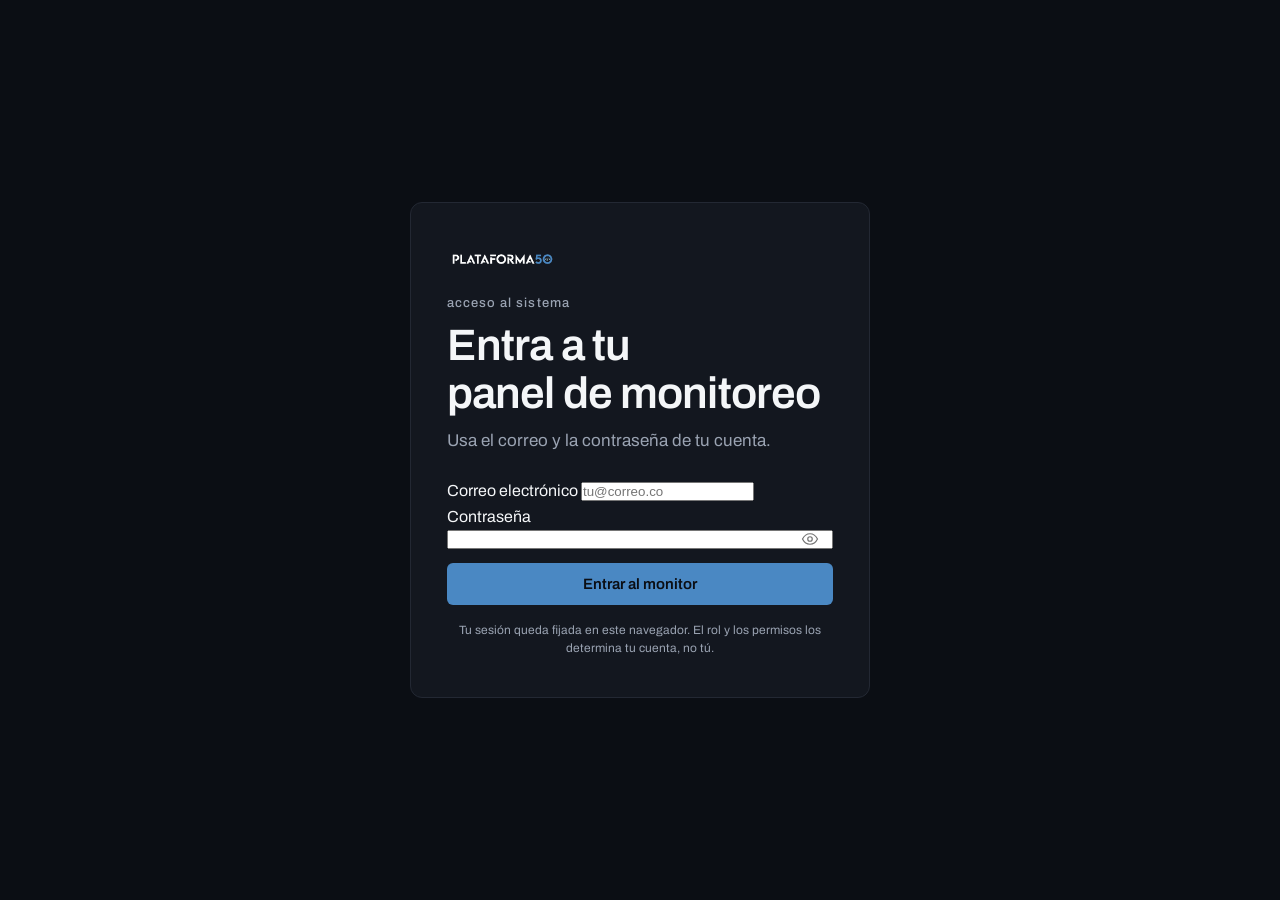
==== commit 843a0dfc: "fix: reconstruir el encabezado, que quedaba roto El encabezado se veia desalineado y superpuesto. Ca" ====
--- a/src/web/index.html
+++ b/src/web/index.html
@@ -58,20 +58,18 @@
             <div class="brand-group">
                 <img src="plataforma50_logo.png" alt="Plataforma50" class="marca-logo" width="402" height="107">
             </div>
-            </div>
             <div class="system-status-pills">
-                <div class="status-pill active" id="secop-status">
+                <span class="status-pill" id="secop-status">
                     <span class="status-dot"></span>
-                    <span class="status-label">SECOP II API: Conectado</span>
-                </div>
-                <div class="status-pill active" id="db-status">
+                    <span class="status-label">SECOP II · conectado</span>
+                </span>
+                <span class="status-pill" id="db-status">
                     <span class="status-dot"></span>
-                    <span class="status-label">Neon DB: Operativo</span>
-                </div>
-                <div class="status-pill cron" id="cron-status">
-                    <span class="status-icon">⏱️</span>
-                    <span class="status-label">Cron: 4x/Día</span>
-                </div>
+                    <span class="status-label">Base de datos · operativa</span>
+                </span>
+                <span class="status-pill" id="cron-status">
+                    <span class="status-label">Sincroniza 4 veces al día</span>
+                </span>
             </div>
             <div class="user-controls" id="user-controls">
                 <div class="notificaciones-wrap">
--- a/src/web/styles.css
+++ b/src/web/styles.css
@@ -64,84 +64,50 @@
 .app-header {
     background: var(--p50-ink);
     color: var(--p50-text);
-    padding: 18px 28px;
+    padding: 0 80px;
     border-bottom: 1px solid var(--p50-line);
 }
 
 .header-container {
     max-width: 1280px;
     margin: 0 auto;
+    height: 72px;
     display: flex;
     align-items: center;
     justify-content: space-between;
-    flex-wrap: wrap;
-    gap: 16px;
+    gap: 32px;
 }
 
 .brand-group {
     display: flex;
     align-items: center;
-    gap: 16px;
-}
-
-.marca {
-    background: var(--p50-surface);
-    padding: 6px;
-    border-radius: 50%;
-    display: flex;
-    align-items: center;
-    justify-content: center;
-}
-
-.institution-name {
-    font-size: 11px;
-    font-weight: 600;
-    text-transform: uppercase;
-    letter-spacing: 1px;
-    color: var(--p50-accent);
-    display: block;
-}
-
-.app-title {
-    font-size: 22px;
-    font-weight: 600;
-    margin: 0;
-    color: var(--p50-text);
-    display: flex;
-    align-items: center;
-    gap: 10px;
+    flex-shrink: 0;
 }
 
 .system-status-pills {
     display: flex;
     align-items: center;
-    gap: 12px;
-    flex-wrap: wrap;
+    gap: 20px;
+    flex-grow: 1;
+    min-width: 0;
 }
 
 .status-pill {
     display: flex;
     align-items: center;
-    gap: 8px;
-    background: var(--p50-line);
-    padding: 6px 14px;
-    border-radius: 20px;
+    gap: 7px;
     font-size: 12px;
-    font-weight: 600;
-    border: 1px solid var(--p50-line);
+    font-weight: 400;
+    color: var(--p50-text-muted);
+    white-space: nowrap;
 }
 
 .status-dot {
-    width: 9px;
-    height: 9px;
-    border-radius: 50%;
+    flex-shrink: 0;
+    width: 6px;
+    height: 6px;
+    border-radius: 999px;
     background: var(--p50-accent);
-}
-
-.status-pill.cron {
-    background: var(--p50-surface);
-    border-color: var(--p50-line);
-    color: var(--p50-accent);
 }
 
 /* ==========================================================================
@@ -150,7 +116,7 @@
 
 .nav-tabs-bar {
     background: var(--p50-ink);
-    padding: 0 28px;
+    padding: 0 80px;
     border-bottom: 1px solid var(--p50-line);
 }
 
@@ -200,9 +166,9 @@
    ========================================================================== */
 
 .app-main {
-    max-width: 1280px;
-    margin: 28px auto;
-    padding: 0 20px;
+    max-width: 1440px;
+    margin: 0 auto;
+    padding: 56px 80px 64px;
     flex: 1;
     width: 100%;
 }
@@ -856,10 +822,10 @@
 .app-footer {
     background: var(--p50-ink);
     color: var(--p50-text);
-    padding: 24px;
-    text-align: center;
+    padding: 30px 80px;
+    text-align: left;
     border-top: 1px solid var(--p50-line);
-    margin-top: 40px;
+    margin-top: 0;
 }
 
 .footer-container p {
@@ -868,7 +834,19 @@
 
 /* Responsive adjust */
 @media (max-width: 768px) {
-    .header-container { flex-direction: column; align-items: flex-start; }
+    .app-header,
+    .nav-tabs-bar { padding: 0 20px; }
+    .app-main { padding: 32px 20px 40px; }
+    .app-footer { padding: 24px 20px; }
+    .header-container {
+        height: auto;
+        flex-direction: column;
+        align-items: flex-start;
+        gap: 14px;
+        padding: 16px 0;
+    }
+    .system-status-pills { flex-wrap: wrap; gap: 12px; }
+    .user-controls { flex-wrap: wrap; }
     .pipeline-steps { flex-direction: column; }
     .pipeline-connector { transform: rotate(90deg); margin: 6px 0; }
     .form-row { flex-direction: column; gap: 0; }
@@ -957,6 +935,7 @@
     display: flex;
     align-items: center;
     gap: 14px;
+    flex-shrink: 0;
 }
 
 .user-identity {
@@ -1549,7 +1528,6 @@
 /* Rejilla de 12 columnas, ancho máximo 1280px (design.md §5) */
 .header-container,
 .tabs-container,
-.app-main,
 .footer-container {
     max-width: 1280px;
     margin-left: auto;
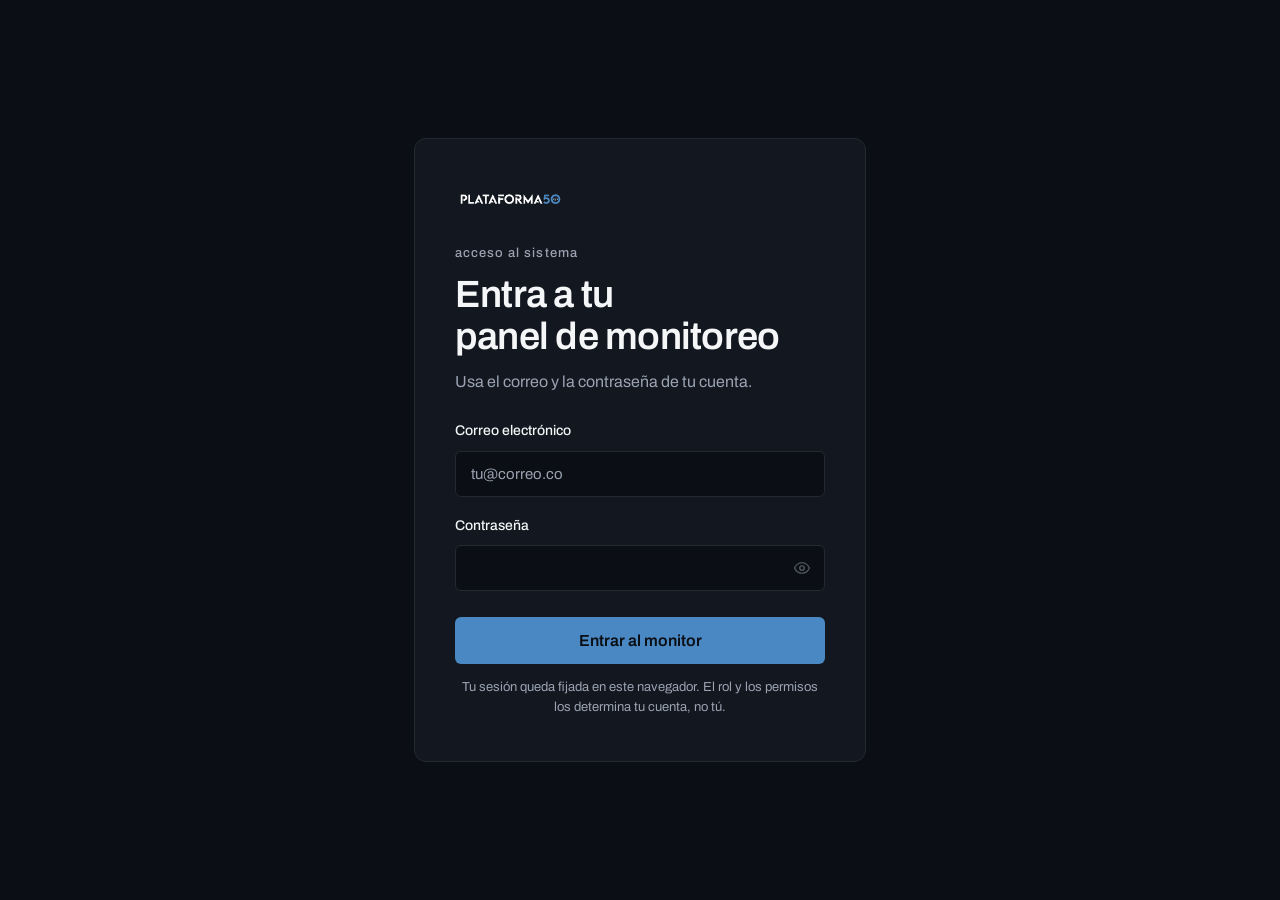
==== commit a5365dca: "fix: texto invisible en todo el tema oscuro y acceso segun el diseno El nombre del usuario no se lei" ====
--- a/src/web/index.html
+++ b/src/web/index.html
@@ -21,32 +21,37 @@
                 <img src="plataforma50_logo.png" alt="Plataforma50" class="marca-logo" width="402" height="107">
             </div>
 
-            <span class="login-eyebrow">acceso al sistema</span>
-            <h1 class="login-title">Entra a tu<br>panel de monitoreo</h1>
-            <p class="login-sub">Usa el correo y la contraseña de tu cuenta.</p>
+            <div class="login-encabezado">
+                <span class="login-eyebrow">acceso al sistema</span>
+                <h1 class="login-title">Entra a tu<br>panel de monitoreo</h1>
+                <p class="login-sub">Usa el correo y la contraseña de tu cuenta.</p>
+            </div>
 
             <form id="login-form" onsubmit="return false;">
-                <div class="form-group">
-                    <label for="login-correo">Correo electrónico</label>
-                    <input type="email" id="login-correo" autocomplete="username"
-                           placeholder="tu@correo.co" required>
-                </div>
-                <div class="form-group">
-                    <label for="login-contrasena">Contraseña</label>
-                    <div class="campo-contrasena">
-                        <input type="password" id="login-contrasena"
-                               autocomplete="current-password" required>
-                        <button type="button" class="btn-ver-contrasena" id="btn-ver-contrasena"
-                                aria-label="Mostrar contraseña"><svg width="18" height="18" viewBox="0 0 24 24" fill="none" stroke="currentColor" stroke-width="1.6" stroke-linecap="round" stroke-linejoin="round"><path d="M2 12s3.5-7 10-7 10 7 10 7-3.5 7-10 7-10-7-10-7Z"/><circle cx="12" cy="12" r="3"/></svg></button>
-                    </div>
-                </div>
-
-                <button class="btn-primario block-btn" id="btn-login" type="submit">Entrar al monitor</button>
+                <div class="login-campos">
+                    <div class="form-group">
+                        <label for="login-correo">Correo electrónico</label>
+                        <input type="email" id="login-correo" autocomplete="username"
+                               placeholder="tu@correo.co" required>
+                    </div>
+                    <div class="form-group">
+                        <label for="login-contrasena">Contraseña</label>
+                        <div class="campo-contrasena">
+                            <input type="password" id="login-contrasena"
+                                   autocomplete="current-password" required>
+                            <button type="button" class="btn-ver-contrasena" id="btn-ver-contrasena"
+                                    aria-label="Mostrar contraseña"><svg width="18" height="18" viewBox="0 0 24 24" fill="none" stroke="currentColor" stroke-width="1.6" stroke-linecap="round" stroke-linejoin="round"><path d="M2 12s3.5-7 10-7 10 7 10 7-3.5 7-10 7-10-7-10-7Z"/><circle cx="12" cy="12" r="3"/></svg></button>
+                        </div>
+                    </div>
+                </div>
+
+                <div class="login-acciones">
+                    <button class="btn-primario" id="btn-login" type="submit">Entrar al monitor</button>
+                    <p class="login-error" id="login-error" hidden></p>
+                    <p class="login-note">Tu sesión queda fijada en este navegador. El rol y los
+                        permisos los determina tu cuenta, no tú.</p>
+                </div>
             </form>
-
-            <p class="login-error" id="login-error" hidden></p>
-            <p class="login-note">Tu sesión queda fijada en este navegador. El rol y los
-                permisos los determina tu cuenta, no tú.</p>
         </div>
     </div>
 
@@ -93,8 +98,8 @@
                     <span class="user-name" id="session-user-name"></span>
                     <span class="user-role-chip" id="session-user-role"></span>
                 </div>
-                <button class="btn-logout" id="btn-clave" type="button">Contraseña</button>
-                <button class="btn-logout" id="btn-logout" type="button">Cerrar sesión</button>
+                <button class="btn-sesion" id="btn-clave" type="button">Contraseña</button>
+                <button class="btn-sesion is-atenuado" id="btn-logout" type="button">Cerrar sesión</button>
             </div>
         </div>
     </header>
--- a/src/web/styles.css
+++ b/src/web/styles.css
@@ -203,7 +203,7 @@
 .banner-text h2 {
     font-size: 20px;
     font-weight: 600;
-    color: var(--p50-surface);
+    color: var(--p50-text);
 }
 
 .banner-text p {
@@ -280,10 +280,6 @@
 
 
 .kpi-numeral {
-    font-family: 'JetBrains Mono', monospace;
-    font-size: 13px;
-    font-weight: 500;
-    color: var(--p50-accent);
 }
 
 .kpi-title {
@@ -296,16 +292,12 @@
 }
 
 .kpi-value {
-    font-size: 26px;
-    font-weight: 600;
-    color: var(--p50-surface);
-    line-height: 1.2;
+    font-weight: 600;
+    color: var(--p50-text);
     display: block;
 }
 
 .kpi-subtext {
-    font-size: 11px;
-    color: var(--p50-text-muted);
 }
 
 /* ==========================================================================
@@ -342,7 +334,7 @@
 .card-header h3 {
     font-size: 16px;
     font-weight: 600;
-    color: var(--p50-surface);
+    color: var(--p50-text);
 }
 
 .chip-contorno {
@@ -370,8 +362,6 @@
 }
 
 .detail-label {
-    font-size: 12px;
-    font-weight: 600;
     color: var(--p50-text-muted);
     display: block;
     margin-bottom: 4px;
@@ -379,13 +369,9 @@
 
 .detail-val {
     font-size: 14px;
-    color: var(--p50-text);
-    font-weight: 500;
 }
 
 .detail-val.highlight {
-    font-weight: 600;
-    color: var(--p50-surface);
     font-size: 16px;
 }
 
@@ -434,7 +420,7 @@
 
 .timeline-content strong {
     font-size: 13px;
-    color: var(--p50-surface);
+    color: var(--p50-text);
 }
 
 .timeline-content p {
@@ -457,7 +443,7 @@
 .pipeline-title {
     font-size: 18px;
     font-weight: 600;
-    color: var(--p50-surface);
+    color: var(--p50-text);
     margin-bottom: 24px;
 }
 
@@ -503,7 +489,7 @@
 .pipeline-step-card h4 {
     font-size: 14px;
     font-weight: 600;
-    color: var(--p50-surface);
+    color: var(--p50-text);
     margin-bottom: 6px;
 }
 
@@ -526,7 +512,6 @@
 
 .pipeline-connector {
     font-size: 18px;
-    color: var(--p50-accent);
     font-weight: bold;
 }
 
@@ -705,12 +690,12 @@
     font-family: 'JetBrains Mono', monospace;
     font-size: 11px;
     font-weight: 600;
-    color: var(--p50-surface);
+    color: var(--p50-text);
 }
 
 .entity-name {
     font-weight: 600;
-    color: var(--p50-surface);
+    color: var(--p50-text);
 
 }
 
@@ -728,11 +713,7 @@
 /* Badges */
 .badge-status {
     display: inline-block;
-    padding: 3px 8px;
-    border-radius: 12px;
-    font-size: 11px;
-    font-weight: 600;
-    margin-right: 4px;
+    font-size: 11px;
     margin-bottom: 4px;
 }
 
@@ -743,7 +724,6 @@
 
 .btn-view-detail {
     background: var(--p50-surface);
-    color: var(--p50-text);
     border: none;
     padding: 6px 12px;
     border-radius: var(--radius-sm);
@@ -873,11 +853,14 @@
 
 .login-card {
     width: 100%;
-    max-width: 460px;
+    max-width: 452px;
     background: var(--p50-surface);
     border: 1px solid var(--p50-line);
     border-radius: var(--radius-lg);
-    padding: 40px 36px;
+    padding: 44px 40px;
+    display: flex;
+    flex-direction: column;
+    gap: 26px;
 }
 
 .login-brand {
@@ -890,23 +873,15 @@
     font-weight: 500;
     letter-spacing: 0.08em;
     color: var(--p50-text-muted);
-    margin-bottom: 8px;
-}
-
-.login-title {
-    font-size: 30px;
-    font-weight: 600;
-    line-height: 1.2;
-    letter-spacing: -0.02em;
-    color: var(--p50-surface);
     margin: 0 0 10px 0;
 }
 
 .login-sub {
-    font-size: 15px;
+    font-size: 16px;
     line-height: 1.6;
     color: var(--p50-text-muted);
-    margin: 0 0 24px 0;
+    margin: 10px 0 0 0;
+    text-wrap: pretty;
 }
 
 .login-error {
@@ -923,11 +898,12 @@
 }
 
 .login-note {
-    margin: 16px 0 0 0;
-    font-size: 12px;
+    margin: 0;
+    font-size: 13px;
     line-height: 1.5;
     color: var(--p50-text-muted);
     text-align: center;
+    text-wrap: pretty;
 }
 
 /* Identidad de la sesion en el encabezado */
@@ -948,7 +924,8 @@
 .user-name {
     font-size: 13px;
     font-weight: 600;
-    color: var(--p50-surface);
+    color: var(--p50-text);
+    white-space: nowrap;
 }
 
 .user-role-chip {
@@ -956,34 +933,39 @@
     font-weight: 600;
     letter-spacing: 0.04em;
     text-transform: uppercase;
-    padding: 2px 8px;
+    padding: 2px 9px;
     border-radius: 999px;
-    background: transparent;
-    border: 1px solid var(--p50-line);
-    color: var(--p50-text-muted);
+    background: var(--p50-surface);
+    color: var(--p50-text-muted);
+    white-space: nowrap;
 }
 
 .user-role-chip.is-admin {
     background: var(--p50-accent-soft);
-    border-color: var(--p50-accent);
-    color: var(--p50-text);
-}
-
-.btn-logout {
-    padding: 7px 14px;
-    font-size: 13px;
-    font-weight: 600;
+    color: var(--p50-accent-hover);
+}
+
+.btn-sesion {
+    padding: 8px 14px;
     font-family: inherit;
-    color: var(--p50-surface);
+    font-size: 13px;
+    font-weight: 600;
+    color: var(--p50-text);
     background: transparent;
     border: 1px solid var(--p50-line);
     border-radius: var(--radius-sm);
     cursor: pointer;
-    transition: background 0.15s ease;
-}
-
-.btn-logout:hover {
-    background: var(--p50-line);
+    white-space: nowrap;
+    transition: background 0.15s ease, border-color 0.15s ease;
+}
+
+.btn-sesion.is-atenuado {
+    color: var(--p50-text-muted);
+}
+
+.btn-sesion:hover {
+    background: var(--p50-surface);
+    border-color: var(--p50-text-muted);
 }
 
 /* ==========================================================================
@@ -1018,15 +1000,13 @@
 .estado-titulo {
     font-size: 28px;
     font-weight: 600;
-    line-height: 1.25;
     letter-spacing: -0.02em;
-    color: var(--p50-surface);
+    color: var(--p50-text);
     margin: 0 0 12px 0;
 }
 
 .estado-texto {
     max-width: 480px;
-    font-size: 15px;
     line-height: 1.6;
     color: var(--p50-text-muted);
     margin: 0 0 24px 0;
@@ -1257,7 +1237,7 @@
 .correo-asunto {
     margin: 6px 0 0 0;
     font-size: 15px;
-    color: var(--p50-surface);
+    color: var(--p50-text);
 }
 
 .correo-badges {
@@ -1310,8 +1290,8 @@
     height: 32px;
     font-size: 12px;
     font-weight: 600;
-    color: var(--p50-surface);
-    background: var(--p50-surface);
+    color: var(--p50-accent);
+    background: var(--p50-accent-soft);
     border-radius: 50%;
 }
 
@@ -1332,7 +1312,7 @@
 }
 
 .chip-rol.es-admin {
-    color: var(--p50-surface);
+    color: var(--p50-text);
     background: var(--p50-accent-soft);
     border-color: var(--p50-accent);
 }
@@ -1439,7 +1419,6 @@
 .form-exito {
     margin: 12px 0 0 0;
     padding: 10px 14px;
-    font-size: 13px;
     color: var(--p50-text-muted);
     background: var(--p50-surface-alt);
     border-radius: var(--radius-sm);
@@ -1465,9 +1444,7 @@
 }
 
 /* Titular de sección: 40-56px / 600 / -0.02em */
-.section-banner h2,
-.login-title,
-.estado-titulo {
+.section-banner h2 {
     font-size: 44px;
     font-weight: 600;
     line-height: 1.08;
@@ -1485,9 +1462,7 @@
 }
 
 /* Cuerpo: 16-18px / 1.6, máximo 65 caracteres por línea */
-.section-banner p,
-.login-sub,
-.estado-texto {
+.section-banner p {
     font-size: 17px;
     font-weight: 400;
     line-height: 1.6;
@@ -1601,4 +1576,113 @@
 }
 
 .estado-icono { color: var(--p50-text-muted); }
-.pipeline-connector { color: var(--p50-line); }
+.pipeline-connector { color: var(--p50-text-muted); }
+
+/* ==========================================================================
+   Pantalla de acceso — valores del artboard 01
+   ========================================================================== */
+
+.login-title {
+    font-size: 38px;
+    font-weight: 600;
+    line-height: 1.12;
+    letter-spacing: -0.02em;
+    color: var(--p50-text);
+    margin: 0;
+}
+
+/* Los tres bloques de la tarjeta: marca, encabezado, formulario */
+.login-card > .login-brand {
+    margin: 0;
+}
+
+#login-form {
+    display: flex;
+    flex-direction: column;
+    gap: 26px;
+    text-align: left;
+}
+
+.login-encabezado {
+    display: flex;
+    flex-direction: column;
+    gap: 0;
+}
+
+.login-campos {
+    display: flex;
+    flex-direction: column;
+    gap: 18px;
+}
+
+.login-acciones {
+    display: flex;
+    flex-direction: column;
+    gap: 14px;
+}
+
+#login-form .form-group {
+    margin: 0;
+    display: flex;
+    flex-direction: column;
+    gap: 8px;
+}
+
+#login-form label {
+    font-size: 14px;
+    font-weight: 500;
+    color: var(--p50-text);
+    margin: 0;
+}
+
+#login-form input {
+    width: 100%;
+    padding: 14px 15px;
+    font-family: inherit;
+    font-size: 15px;
+    color: var(--p50-text);
+    background: var(--p50-ink);
+    border: 1px solid var(--p50-line);
+    border-radius: var(--radius-sm);
+    transition: border-color 0.15s ease;
+}
+
+#login-form input::placeholder {
+    color: var(--p50-text-muted);
+}
+
+#login-form input:focus {
+    outline: none;
+    border-color: var(--p50-accent);
+}
+
+#btn-login {
+    width: 100%;
+    padding: 15px 22px;
+    font-size: 16px;
+}
+
+.btn-ver-contrasena {
+    color: var(--p50-text-muted);
+}
+
+.btn-ver-contrasena:hover {
+    color: var(--p50-text);
+}
+
+/* Estado de acceso denegado: valores del artboard 04 */
+.estado-titulo {
+    font-size: 28px;
+    font-weight: 600;
+    line-height: 1.2;
+    letter-spacing: -0.02em;
+    color: var(--p50-text);
+}
+
+.estado-texto {
+    max-width: 480px;
+    font-size: 15px;
+    line-height: 1.6;
+    color: var(--p50-text-muted);
+    text-wrap: pretty;
+}
